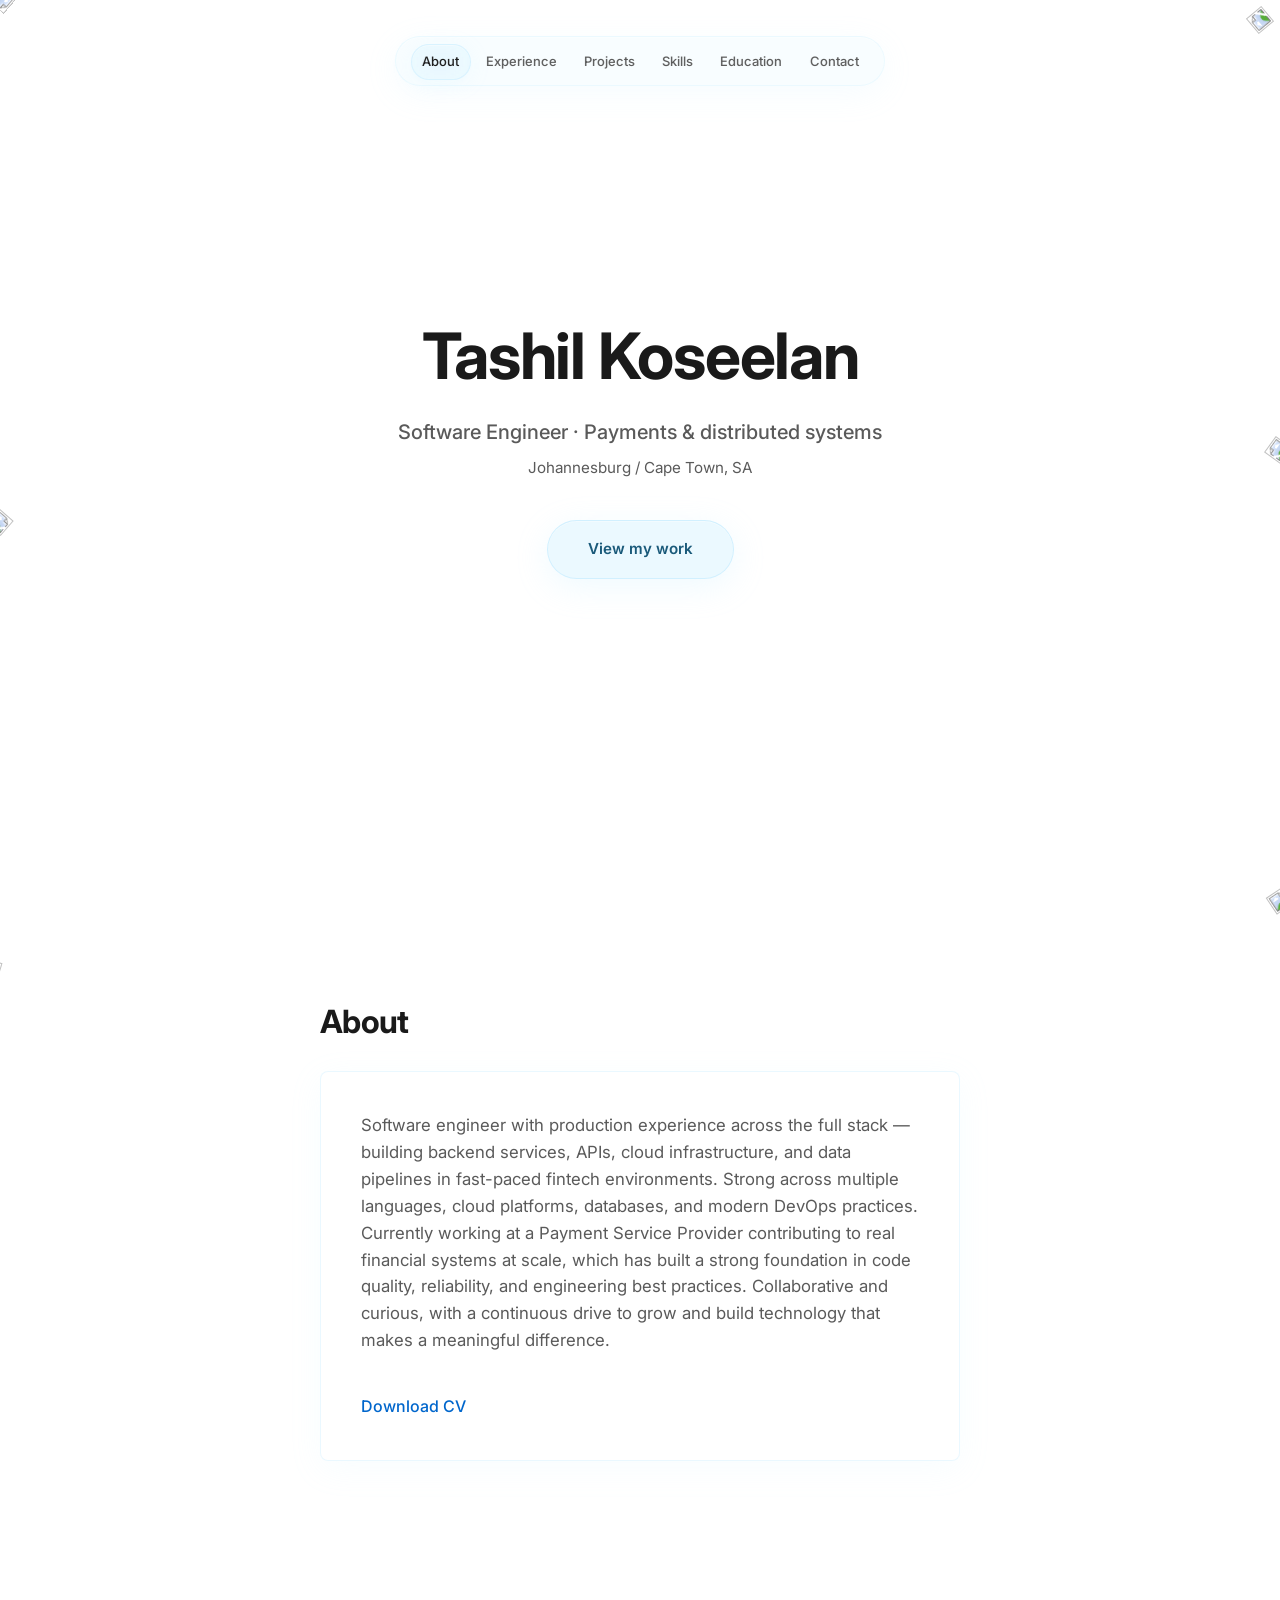
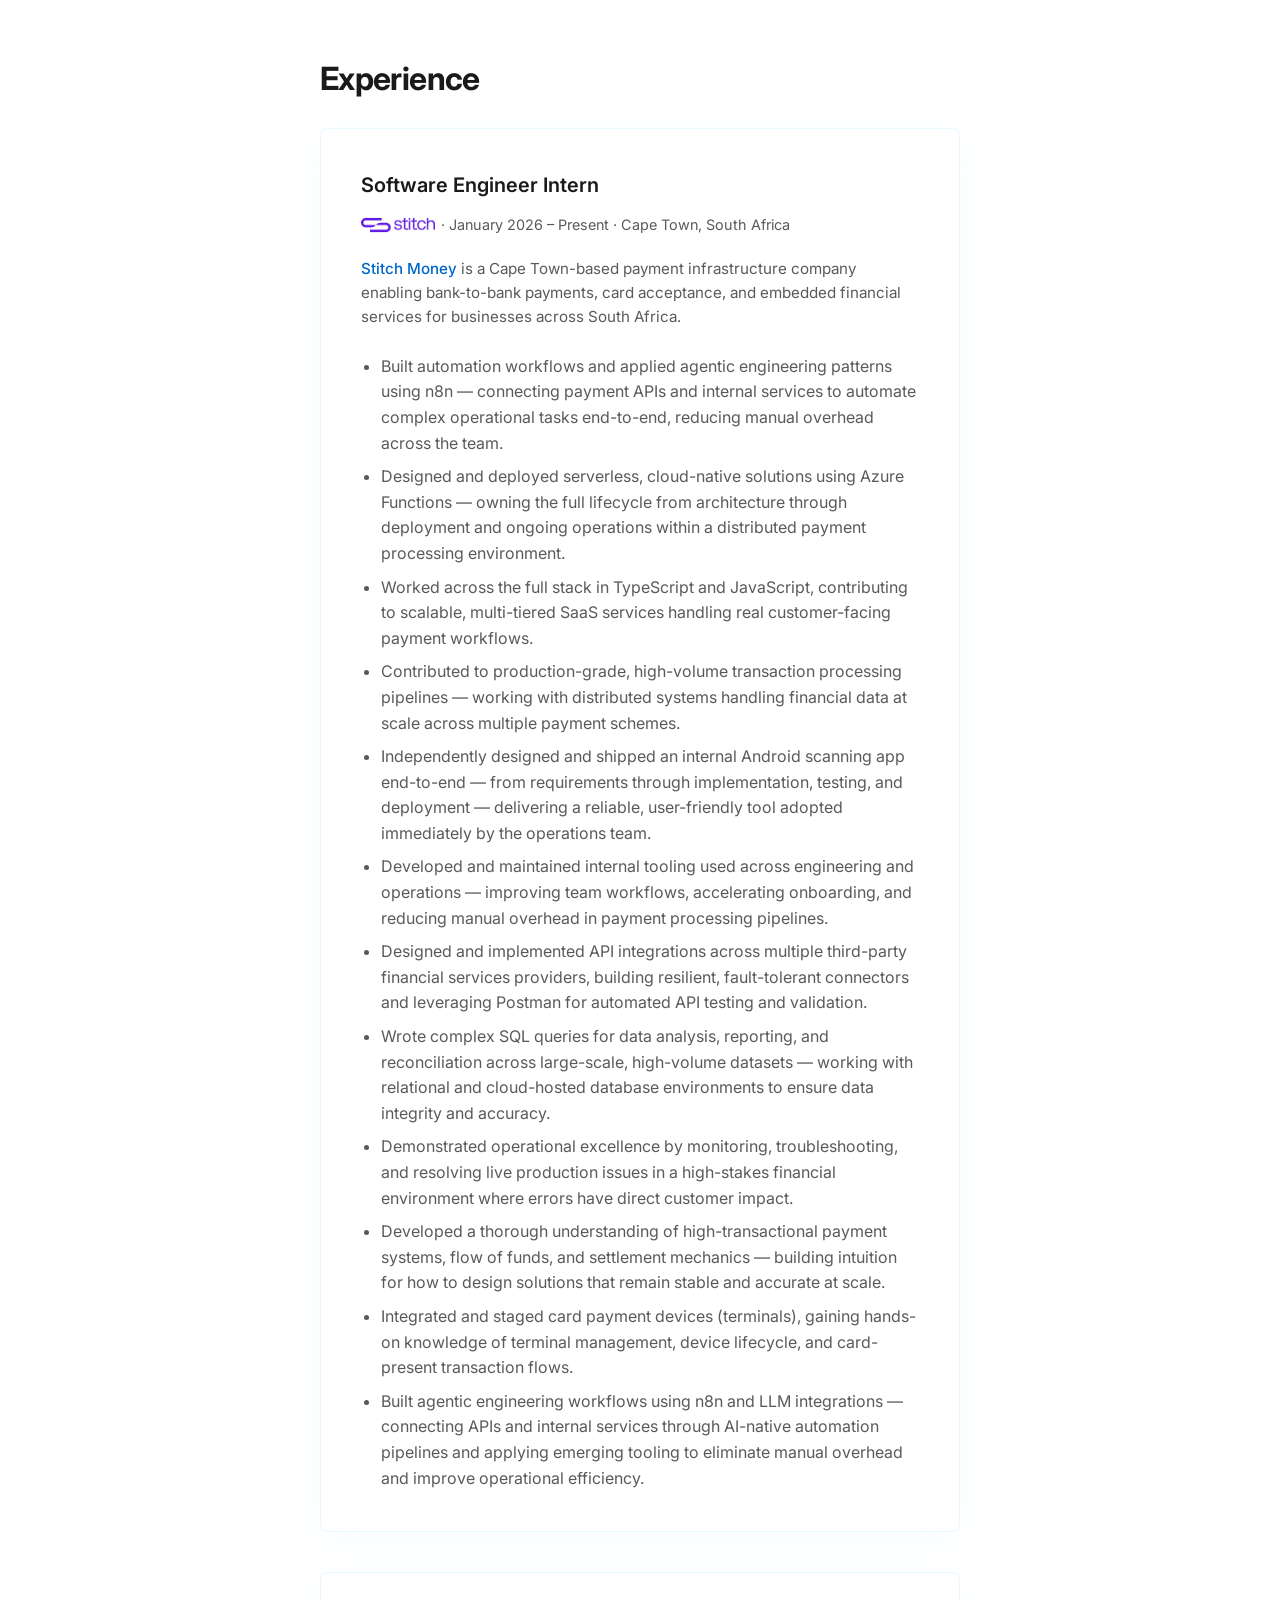
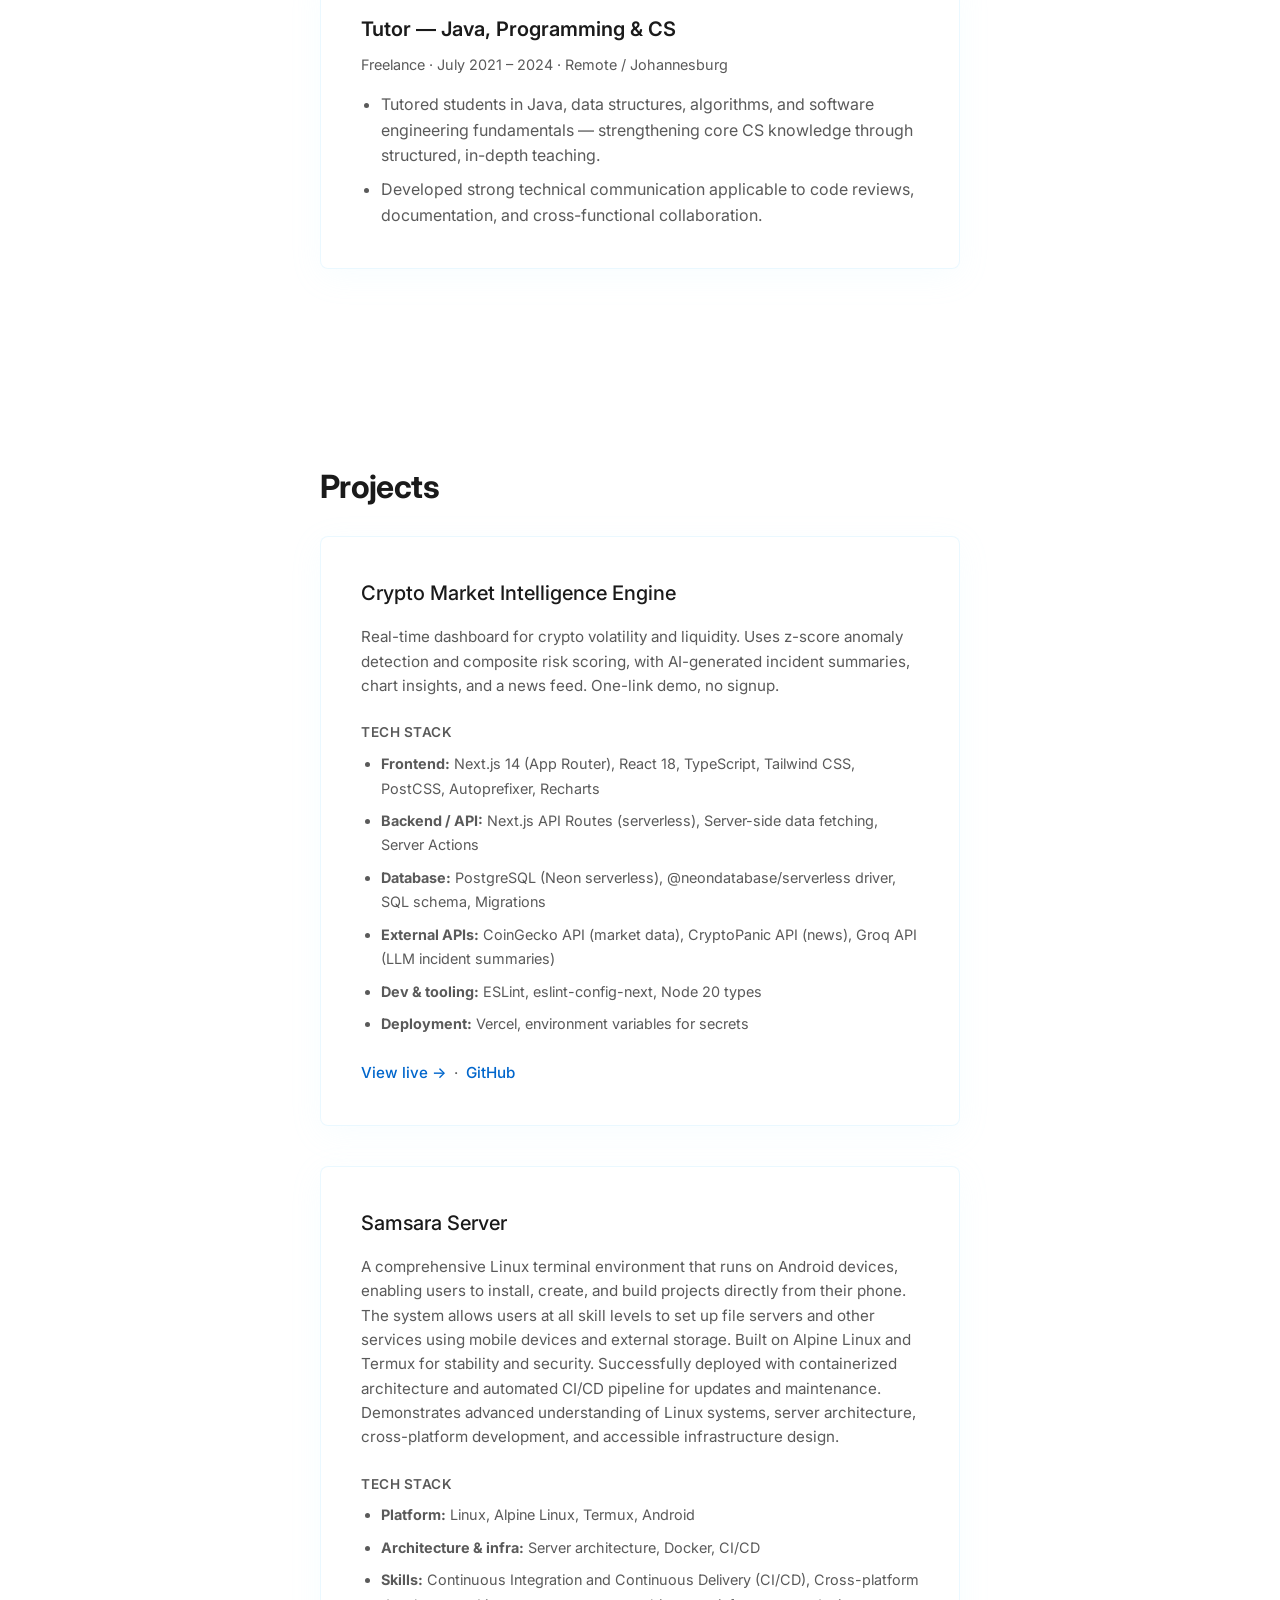
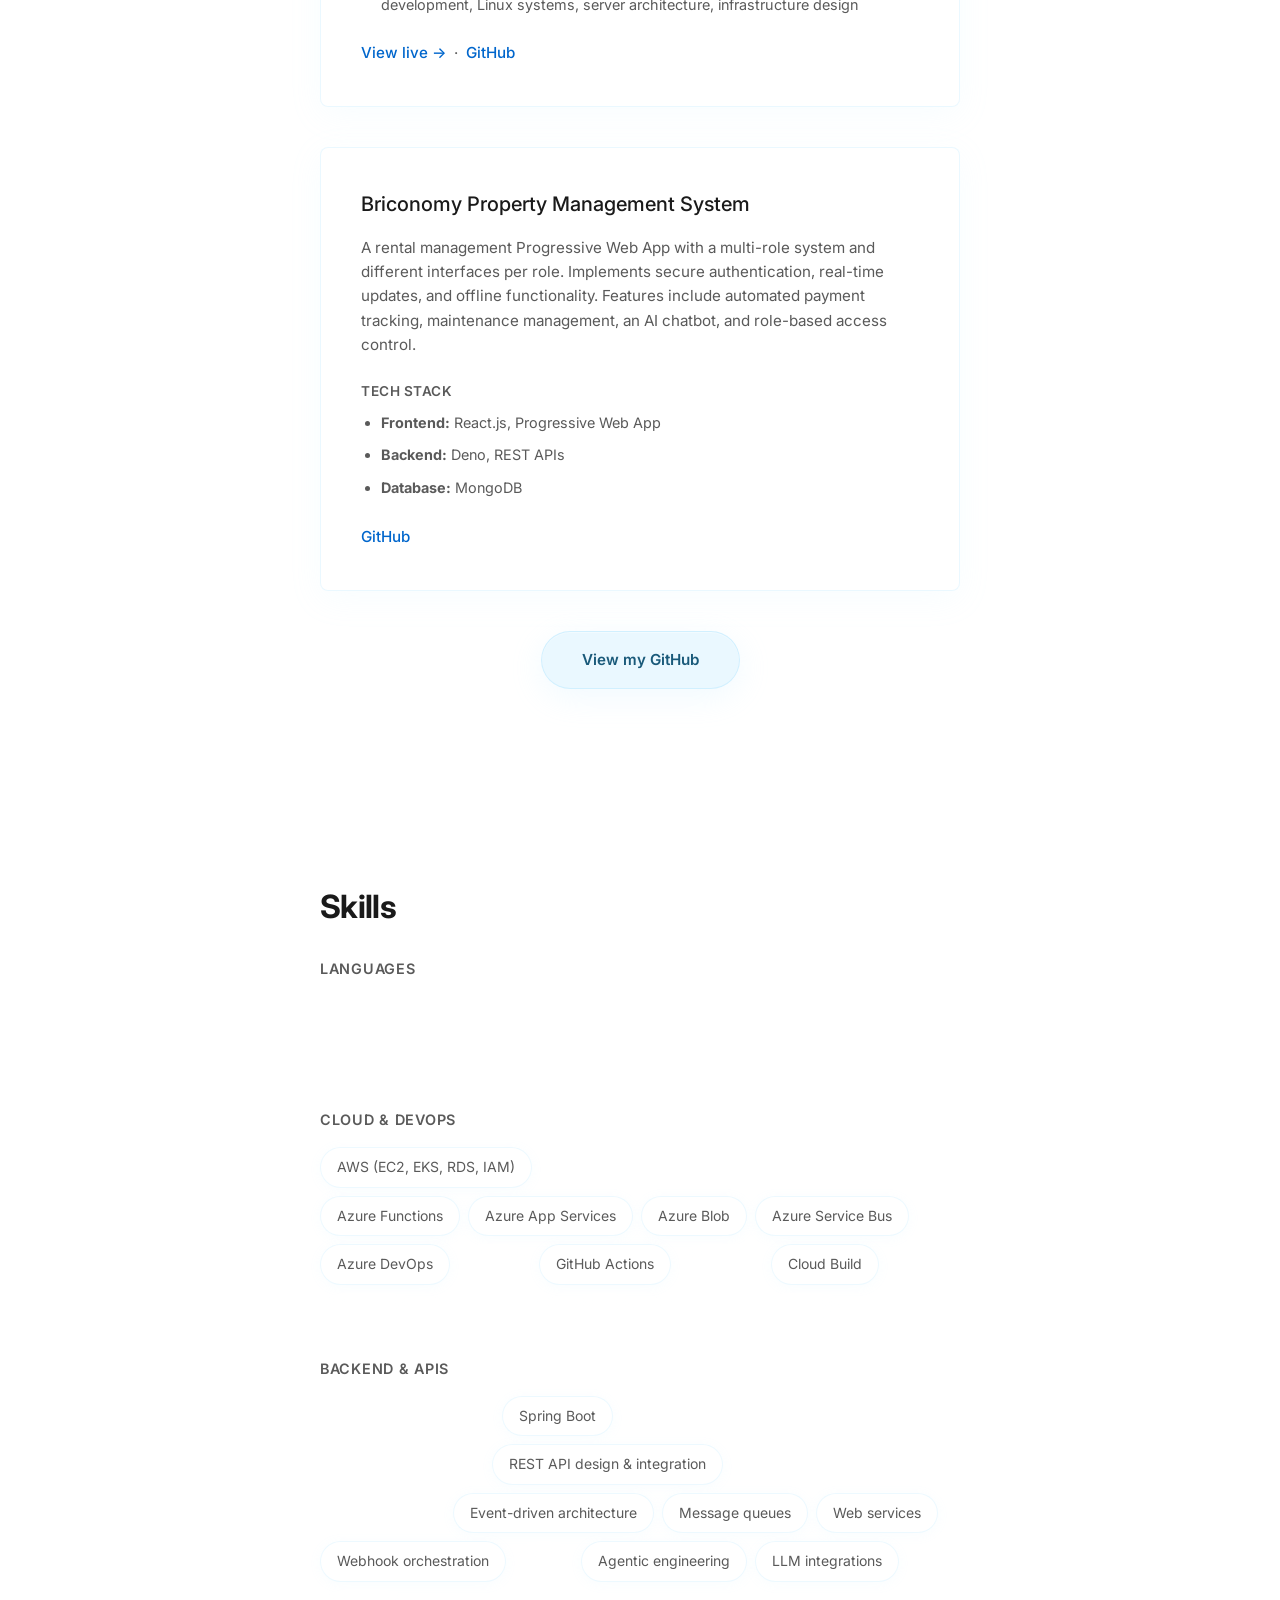
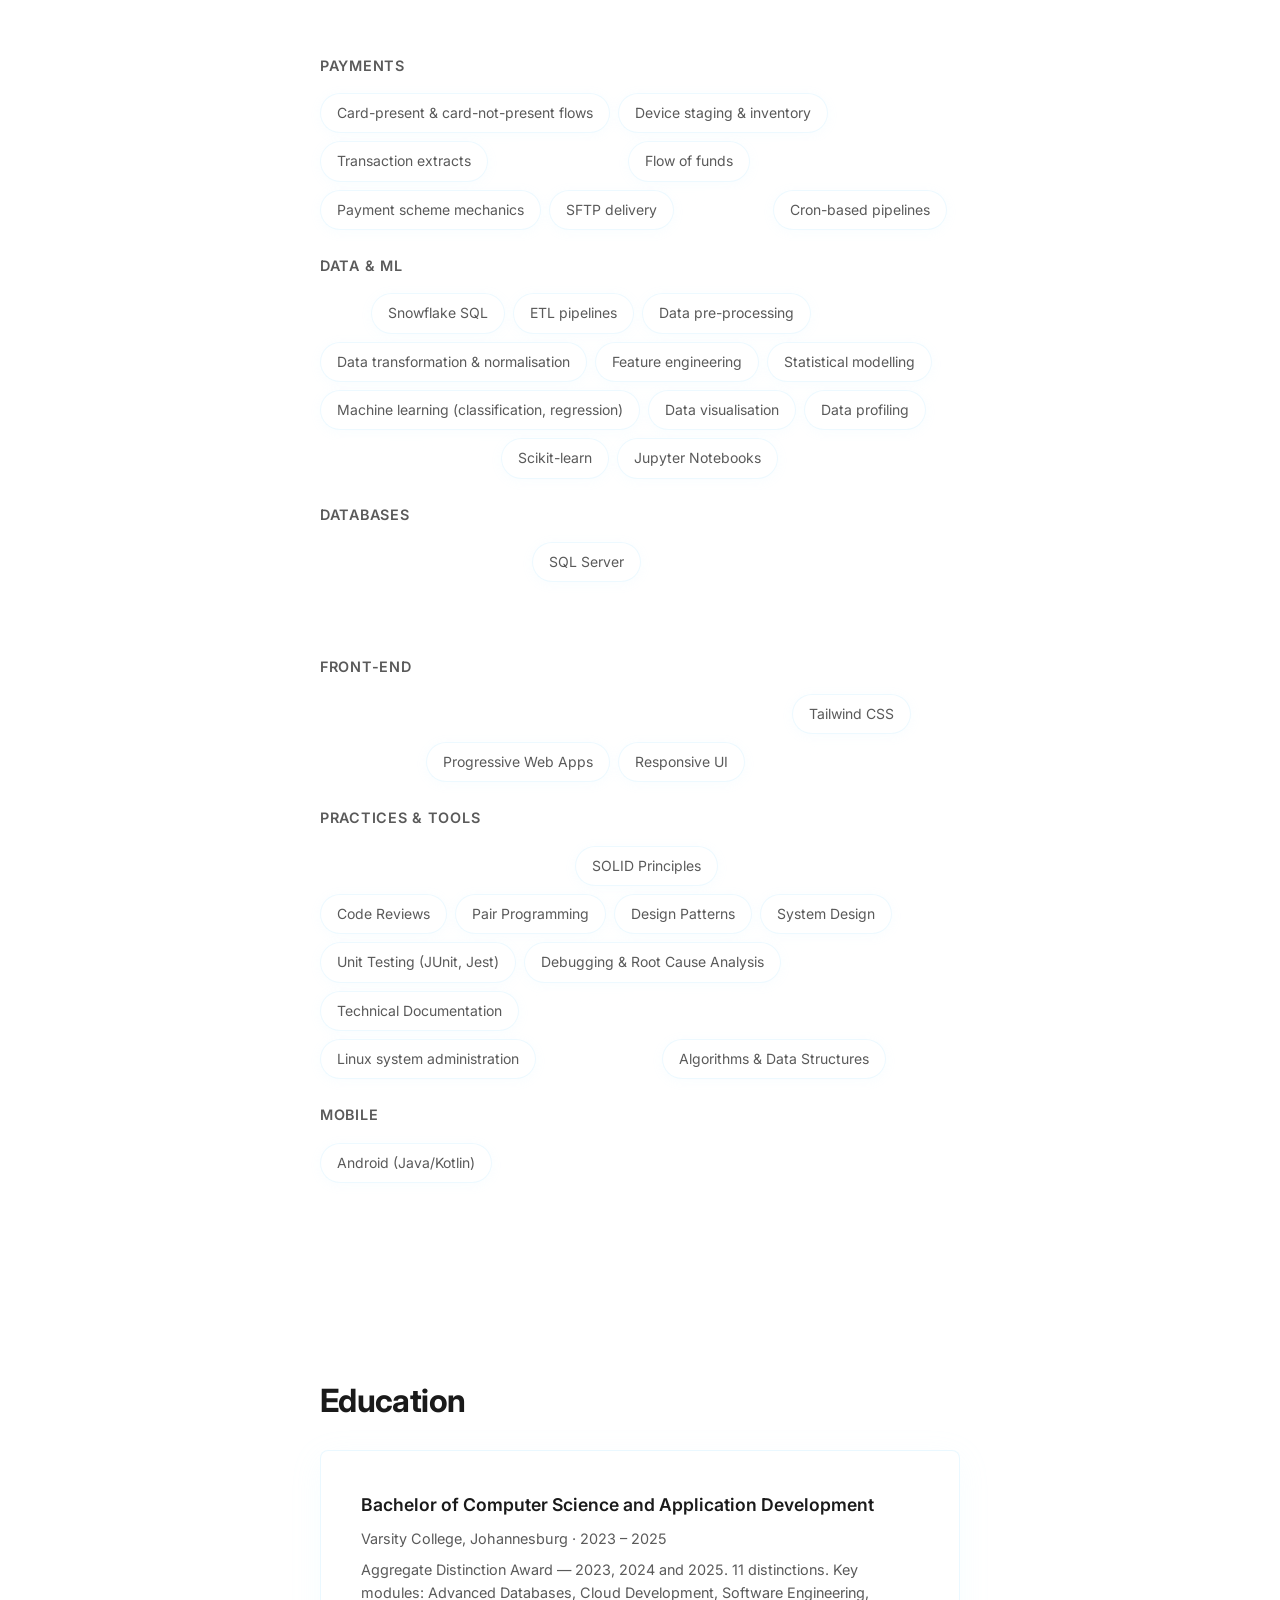
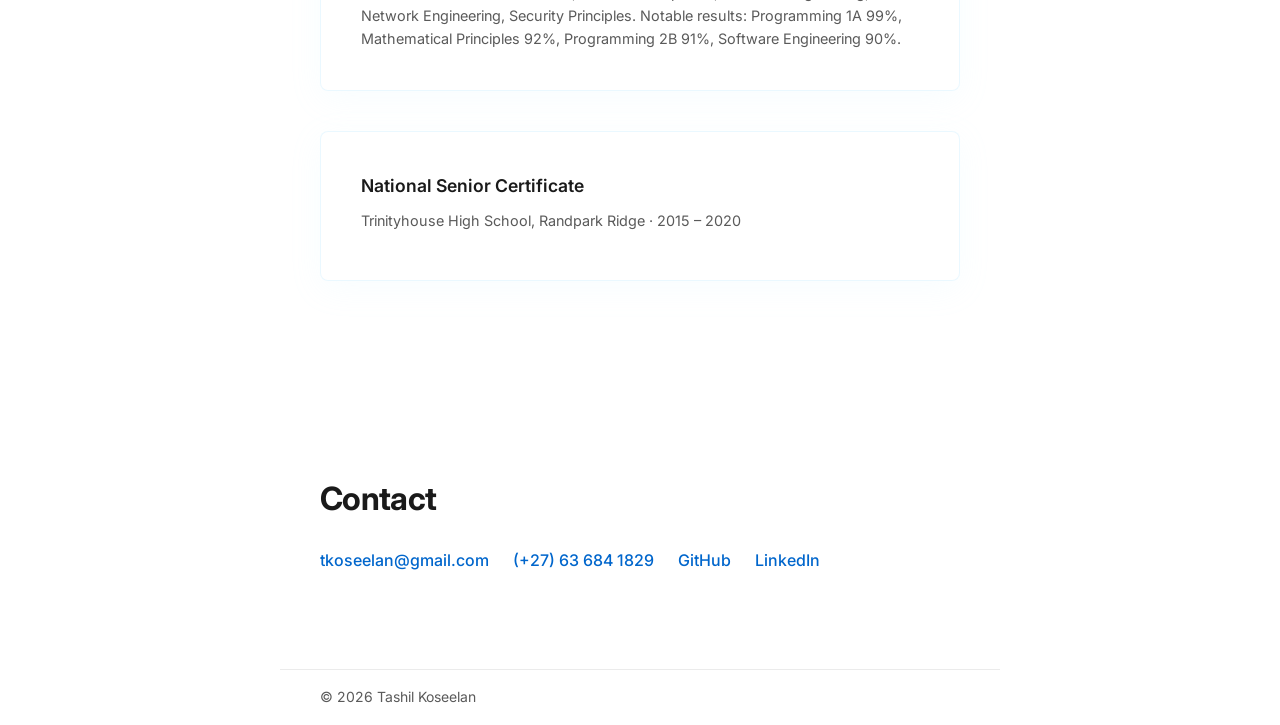
==== index.html @ 7e2c9421 "Add portfolio site" ====
<!DOCTYPE html>
<html lang="en">
<head>
  <meta charset="UTF-8" />
  <meta name="viewport" content="width=device-width, initial-scale=1.0" />
  <title>Tashil Koseelan — Software Engineer</title>
  <meta name="description" content="Tashil Koseelan — Software Engineer. Full stack, fintech, payments and production systems at scale." />
  <link rel="preconnect" href="https://fonts.googleapis.com" />
  <link rel="preconnect" href="https://fonts.gstatic.com" crossorigin />
  <link href="https://fonts.googleapis.com/css2?family=Inter:wght@400;500;600;700&display=swap" rel="stylesheet" />
  <link rel="icon" href="favicon.svg" type="image/svg+xml" />
  <link rel="stylesheet" href="styles.css" />
</head>
<body>
  <div class="bg-character" style="--top: 0; --left: 0; --max-width: 200px; --max-width-d: 300px; --transform: translate(-38%, -50%) rotate(130deg);">
    <img src="https://live.awge.com/cdn/shop/t/15/assets/dummy-bg.png" alt="" width="300" height="300" />
  </div>
  <div class="bg-character" style="--top: 20px; --right: 20px; --max-width: 165px; --max-width-d: 250px; --transform: translate(50%, -50%) rotate(-130deg);">
    <img src="https://live.awge.com/cdn/shop/t/15/assets/shirthead-bg.png" alt="" width="250" height="250" />
  </div>
  <div class="bg-character bg-character-middle-right" style="--top: 50%; --right: 0; --max-width: 240px; --max-width-d: 360px; --transform: translate(40%, -50%) scaleX(-1) rotate(54deg);">
    <img src="https://live.awge.com/cdn/shop/t/15/assets/babushka-bg.png" alt="" width="360" height="360" />
  </div>
  <div class="bg-character" style="--bottom: 0; --right: 0; --max-width: 300px; --max-width-d: 450px; --transform: translate(48%, 54%) rotate(-34deg);">
    <img src="https://live.awge.com/cdn/shop/t/15/assets/mayers-bg.png" alt="" width="450" height="450" />
  </div>
  <div class="bg-character bg-character-middle-left" style="--top: 58%; --left: 0; --max-width: 250px; --max-width-d: 375px; --transform: translate(-52%, -50%) rotate(41deg);">
    <img src="https://live.awge.com/cdn/shop/t/15/assets/rugahand-bg.png" alt="" width="375" height="375" />
  </div>
  <div class="bg-character" style="--bottom: -80px; --left: -20px; --max-width: 200px; --max-width-d: 300px; --transform: rotate(17deg);">
    <img src="https://live.awge.com/cdn/shop/t/15/assets/grim-bg.png" alt="" width="300" height="300" />
  </div>

  <nav class="section-nav" aria-label="Page sections">
    <div class="section-nav-inner">
      <span class="section-nav-bubble" aria-hidden="true"></span>
      <a href="#bio" class="section-nav-link">About</a>
      <a href="#experience" class="section-nav-link">Experience</a>
      <a href="#projects" class="section-nav-link">Projects</a>
      <a href="#skills" class="section-nav-link">Skills</a>
      <a href="#education" class="section-nav-link">Education</a>
      <a href="#contact" class="section-nav-link">Contact</a>
    </div>
  </nav>

  <div class="content-column">
  <header class="hero" id="hero">
    <div class="hero-bg" aria-hidden="true"></div>
    <div class="hero-content">
      <div class="hero-diamond-wrap">
        <iframe src="diamond.html" class="hero-diamond" title="3D Diamond" aria-hidden="true"></iframe>
      </div>
      <h1 class="hero-name">Tashil Koseelan</h1>
      <p class="hero-tagline">Software Engineer · Payments & distributed systems</p>
      <p class="hero-location">Johannesburg / Cape Town, SA</p>
      <a href="#experience" class="hero-cta">View my work</a>
    </div>
  </header>

  <main>
    <section class="section section-bio" id="bio">
      <div class="container">
        <h2 class="section-title">About</h2>
        <div class="bio-card">
          <p class="bio-text">
            Software engineer with production experience across the full stack — building backend services, APIs, cloud infrastructure, and data pipelines in fast-paced fintech environments. Strong across multiple languages, cloud platforms, databases, and modern DevOps practices. Currently working at a Payment Service Provider contributing to real financial systems at scale, which has built a strong foundation in code quality, reliability, and engineering best practices. Collaborative and curious, with a continuous drive to grow and build technology that makes a meaningful difference.
          </p>
          <a href="Tashil_Koseelan_CV.pdf" class="link link-cv" download="Tashil Koseelan CV.pdf">Download CV</a>
        </div>
      </div>
    </section>

    <section class="section section-experience" id="experience">
      <div class="container">
        <h2 class="section-title">Experience</h2>

        <article class="job">
          <div class="job-header">
            <h3 class="job-title">Software Engineer Intern</h3>
            <p class="job-meta job-meta-stitch">
              <a href="https://stitch.money/?utm_term=stitch%20money_e&utm_campaign=Brand&utm_source=google&utm_medium=ppc&utm_content=719471851417&hsa_acc=3806469535&hsa_cam=19660232147&hsa_grp=154438042748&hsa_ad=719471851417&hsa_src=g&hsa_tgt=kwd-505167329199&hsa_kw=stitch%20money&hsa_mt=e&hsa_net=adwords&hsa_ver=3&gad_source=1&gad_campaignid=19660232147&gbraid=0AAAAAoMwrrprjEyystO0BJK-7ZCXLSw9x&gclid=Cj0KCQjwgr_NBhDFARIsAHiUWr73VsXtUEQ3tQ3inWvzPvFyTwlMI-V3dzYfmqn_2pGkZTKCrElgI2IaAlD8EALw_wcB" target="_blank" rel="noopener noreferrer" class="job-company-logo-link"><img src="stitch-logo.png" alt="Stitch Money" class="job-company-logo" width="120" height="36" /></a>
              · January 2026 – Present · Cape Town, South Africa</p>
          </div>
          <p class="job-desc"><a href="https://stitch.money/?utm_term=stitch%20money_e&utm_campaign=Brand&utm_source=google&utm_medium=ppc&utm_content=719471851417&hsa_acc=3806469535&hsa_cam=19660232147&hsa_grp=154438042748&hsa_ad=719471851417&hsa_src=g&hsa_tgt=kwd-505167329199&hsa_kw=stitch%20money&hsa_mt=e&hsa_net=adwords&hsa_ver=3&gad_source=1&gad_campaignid=19660232147&gbraid=0AAAAAoMwrrprjEyystO0BJK-7ZCXLSw9x&gclid=Cj0KCQjwgr_NBhDFARIsAHiUWr73VsXtUEQ3tQ3inWvzPvFyTwlMI-V3dzYfmqn_2pGkZTKCrElgI2IaAlD8EALw_wcB" target="_blank" rel="noopener noreferrer" class="link">Stitch Money</a> is a Cape Town-based payment infrastructure company enabling bank-to-bank payments, card acceptance, and embedded financial services for businesses across South Africa.</p>
          <ul class="job-bullets">
            <li>Built automation workflows and applied agentic engineering patterns using n8n — connecting payment APIs and internal services to automate complex operational tasks end-to-end, reducing manual overhead across the team.</li>
            <li>Designed and deployed serverless, cloud-native solutions using Azure Functions — owning the full lifecycle from architecture through deployment and ongoing operations within a distributed payment processing environment.</li>
            <li>Worked across the full stack in TypeScript and JavaScript, contributing to scalable, multi-tiered SaaS services handling real customer-facing payment workflows.</li>
            <li>Contributed to production-grade, high-volume transaction processing pipelines — working with distributed systems handling financial data at scale across multiple payment schemes.</li>
            <li>Independently designed and shipped an internal Android scanning app end-to-end — from requirements through implementation, testing, and deployment — delivering a reliable, user-friendly tool adopted immediately by the operations team.</li>
            <li>Developed and maintained internal tooling used across engineering and operations — improving team workflows, accelerating onboarding, and reducing manual overhead in payment processing pipelines.</li>
            <li>Designed and implemented API integrations across multiple third-party financial services providers, building resilient, fault-tolerant connectors and leveraging Postman for automated API testing and validation.</li>
            <li>Wrote complex SQL queries for data analysis, reporting, and reconciliation across large-scale, high-volume datasets — working with relational and cloud-hosted database environments to ensure data integrity and accuracy.</li>
            <li>Demonstrated operational excellence by monitoring, troubleshooting, and resolving live production issues in a high-stakes financial environment where errors have direct customer impact.</li>
            <li>Developed a thorough understanding of high-transactional payment systems, flow of funds, and settlement mechanics — building intuition for how to design solutions that remain stable and accurate at scale.</li>
            <li>Integrated and staged card payment devices (terminals), gaining hands-on knowledge of terminal management, device lifecycle, and card-present transaction flows.</li>
            <li>Built agentic engineering workflows using n8n and LLM integrations — connecting APIs and internal services through AI-native automation pipelines and applying emerging tooling to eliminate manual overhead and improve operational efficiency.</li>
          </ul>
        </article>

        <article class="job">
          <div class="job-header">
            <h3 class="job-title">Tutor — Java, Programming & CS</h3>
            <p class="job-meta">Freelance · July 2021 – 2024 · Remote / Johannesburg</p>
          </div>
          <ul class="job-bullets">
            <li>Tutored students in Java, data structures, algorithms, and software engineering fundamentals — strengthening core CS knowledge through structured, in-depth teaching.</li>
            <li>Developed strong technical communication applicable to code reviews, documentation, and cross-functional collaboration.</li>
          </ul>
        </article>
      </div>
    </section>

    <section class="section section-projects" id="projects">
      <div class="container">
        <h2 class="section-title">Projects</h2>

        <!-- Copy this entire <article class="project"> block to add another project -->
        <article class="project">
          <div class="project-header">
            <h3 class="project-title"><a href="https://crypto-market-intel.vercel.app/" target="_blank" rel="noopener noreferrer" class="link">Crypto Market Intelligence Engine</a></h3>
          </div>
          <p class="project-desc">Real-time dashboard for crypto volatility and liquidity. Uses z-score anomaly detection and composite risk scoring, with AI-generated incident summaries, chart insights, and a news feed. One-link demo, no signup.</p>
          <div class="project-stack">
            <h4 class="project-stack-title">Tech stack</h4>
            <ul class="project-stack-list">
              <li><strong>Frontend:</strong> Next.js 14 (App Router), React 18, TypeScript, Tailwind CSS, PostCSS, Autoprefixer, Recharts</li>
              <li><strong>Backend / API:</strong> Next.js API Routes (serverless), Server-side data fetching, Server Actions</li>
              <li><strong>Database:</strong> PostgreSQL (Neon serverless), @neondatabase/serverless driver, SQL schema, Migrations</li>
              <li><strong>External APIs:</strong> CoinGecko API (market data), CryptoPanic API (news), Groq API (LLM incident summaries)</li>
              <li><strong>Dev &amp; tooling:</strong> ESLint, eslint-config-next, Node 20 types</li>
              <li><strong>Deployment:</strong> Vercel, environment variables for secrets</li>
            </ul>
          </div>
          <p class="project-links">
            <a href="https://crypto-market-intel.vercel.app/" target="_blank" rel="noopener noreferrer" class="project-link link">View live →</a>
            <span class="project-links-sep"> · </span>
            <a href="https://github.com/Tashil10/crypto-market-intel" target="_blank" rel="noopener noreferrer" class="project-link link">GitHub</a>
          </p>
        </article>

        <article class="project">
          <div class="project-header">
            <h3 class="project-title"><a href="https://samsaraserver.space/" target="_blank" rel="noopener noreferrer" class="link">Samsara Server</a></h3>
          </div>
          <p class="project-desc">A comprehensive Linux terminal environment that runs on Android devices, enabling users to install, create, and build projects directly from their phone. The system allows users at all skill levels to set up file servers and other services using mobile devices and external storage. Built on Alpine Linux and Termux for stability and security. Successfully deployed with containerized architecture and automated CI/CD pipeline for updates and maintenance. Demonstrates advanced understanding of Linux systems, server architecture, cross-platform development, and accessible infrastructure design.</p>
          <div class="project-stack">
            <h4 class="project-stack-title">Tech stack</h4>
            <ul class="project-stack-list">
              <li><strong>Platform:</strong> Linux, Alpine Linux, Termux, Android</li>
              <li><strong>Architecture &amp; infra:</strong> Server architecture, Docker, CI/CD</li>
              <li><strong>Skills:</strong> Continuous Integration and Continuous Delivery (CI/CD), Cross-platform development, Linux systems, server architecture, infrastructure design</li>
            </ul>
          </div>
          <p class="project-links">
            <a href="https://samsaraserver.space/" target="_blank" rel="noopener noreferrer" class="project-link link">View live →</a>
            <span class="project-links-sep"> · </span>
            <a href="https://github.com/samsaraserver" target="_blank" rel="noopener noreferrer" class="project-link link">GitHub</a>
          </p>
        </article>

        <article class="project">
          <div class="project-header">
            <h3 class="project-title"><a href="https://github.com/Briconomy/Briconomy-app" target="_blank" rel="noopener noreferrer" class="link">Briconomy Property Management System</a></h3>
          </div>
          <p class="project-desc">A rental management Progressive Web App with a multi-role system and different interfaces per role. Implements secure authentication, real-time updates, and offline functionality. Features include automated payment tracking, maintenance management, an AI chatbot, and role-based access control.</p>
          <div class="project-stack">
            <h4 class="project-stack-title">Tech stack</h4>
            <ul class="project-stack-list">
              <li><strong>Frontend:</strong> React.js, Progressive Web App</li>
              <li><strong>Backend:</strong> Deno, REST APIs</li>
              <li><strong>Database:</strong> MongoDB</li>
            </ul>
          </div>
          <a href="https://github.com/Briconomy/Briconomy-app" target="_blank" rel="noopener noreferrer" class="project-link link">GitHub</a>
        </article>

        <p class="projects-github-wrap">
          <a href="https://github.com/Tashil10" target="_blank" rel="noopener noreferrer" class="projects-github-btn link">View my GitHub</a>
        </p>
      </div>
    </section>

    <section class="section section-skills" id="skills">
      <div class="container">
        <h2 class="section-title">Skills</h2>
        <div class="skills-grid">
          <div class="skill-group">
            <h4 class="skill-group-title">Languages</h4>
            <ul class="skill-pills">
              <li>Java</li><li>TypeScript</li><li>JavaScript</li><li>Node.js</li><li>Python</li><li>C#</li><li>Kotlin</li><li>SQL</li><li>HTML</li><li>CSS</li><li>C++</li>
            </ul>
          </div>
          <div class="skill-group">
            <h4 class="skill-group-title">Cloud & DevOps</h4>
            <ul class="skill-pills">
              <li>AWS (EC2, EKS, RDS, IAM)</li><li>Azure</li><li>GCP</li><li>Docker</li><li>Kubernetes</li><li>Azure Functions</li><li>Azure App Services</li><li>Azure Blob</li><li>Azure Service Bus</li><li>Azure DevOps</li><li>CI/CD</li><li>GitHub Actions</li><li>Jenkins</li><li>Cloud Build</li><li>Terraform</li><li>CloudFormation</li><li>Linux</li><li>SonarQube</li><li>Ansible</li>
            </ul>
          </div>
          <div class="skill-group">
            <h4 class="skill-group-title">Backend & APIs</h4>
            <ul class="skill-pills">
              <li>Node.js</li><li>NestJS</li><li>Spring Boot</li><li>Spring</li><li>Hibernate</li><li>.NET</li><li>Maven</li><li>Gradle</li><li>REST API design &amp; integration</li><li>GraphQL</li><li>SOAP</li><li>Microservices</li><li>Event-driven architecture</li><li>Message queues</li><li>Web services</li><li>Webhook orchestration</li><li>n8n</li><li>Agentic engineering</li><li>LLM integrations</li><li>Postman</li>
            </ul>
          </div>
          <div class="skill-group">
            <h4 class="skill-group-title">Payments</h4>
            <ul class="skill-pills">
              <li>Card-present &amp; card-not-present flows</li><li>Device staging &amp; inventory</li><li>Transaction extracts</li><li>Reconciliation</li><li>Flow of funds</li><li>Settlement</li><li>Payment scheme mechanics</li><li>SFTP delivery</li><li>PayFac</li><li>Cron-based pipelines</li>
            </ul>
          </div>
          <div class="skill-group">
            <h4 class="skill-group-title">Data &amp; ML</h4>
            <ul class="skill-pills">
              <li>R</li><li>Snowflake SQL</li><li>ETL pipelines</li><li>Data pre-processing</li><li>Data transformation &amp; normalisation</li><li>Feature engineering</li><li>Statistical modelling</li><li>Machine learning (classification, regression)</li><li>Data visualisation</li><li>Data profiling</li><li>Pandas</li><li>NumPy</li><li>Scikit-learn</li><li>Jupyter Notebooks</li>
            </ul>
          </div>
          <div class="skill-group">
            <h4 class="skill-group-title">Databases</h4>
            <ul class="skill-pills">
              <li>PostgreSQL</li><li>MySQL</li><li>SQL Server</li><li>MongoDB</li><li>Redis</li><li>Snowflake</li><li>SQLite</li>
            </ul>
          </div>
          <div class="skill-group">
            <h4 class="skill-group-title">Front-End</h4>
            <ul class="skill-pills">
              <li>React.js</li><li>Angular</li><li>Next.js</li><li>Vue.js</li><li>HTML/CSS</li><li>Tailwind CSS</li><li>Bootstrap</li><li>Progressive Web Apps</li><li>Responsive UI</li><li>SCSS</li>
            </ul>
          </div>
          <div class="skill-group">
            <h4 class="skill-group-title">Practices &amp; Tools</h4>
            <ul class="skill-pills">
              <li>Git</li><li>Agile/Scrum</li><li>OOP</li><li>SOLID Principles</li><li>TDD</li><li>DDD</li><li>Code Reviews</li><li>Pair Programming</li><li>Design Patterns</li><li>System Design</li><li>Unit Testing (JUnit, Jest)</li><li>Debugging &amp; Root Cause Analysis</li><li>SDLC</li><li>Technical Documentation</li><li>IntelliJ</li><li>Cursor</li><li>Jira</li><li>Confluence</li><li>Linux system administration</li><li>Refactoring</li><li>Algorithms &amp; Data Structures</li>
            </ul>
          </div>
          <div class="skill-group">
            <h4 class="skill-group-title">Mobile</h4>
            <ul class="skill-pills">
              <li>Android (Java/Kotlin)</li>
            </ul>
          </div>
        </div>
      </div>
    </section>

    <section class="section section-education" id="education">
      <div class="container">
        <h2 class="section-title">Education</h2>
        <article class="education-block">
          <h3 class="education-degree">Bachelor of Computer Science and Application Development</h3>
          <p class="education-meta">Varsity College, Johannesburg · 2023 – 2025</p>
          <p class="education-note">Aggregate Distinction Award — 2023, 2024 and 2025. 11 distinctions. Key modules: Advanced Databases, Cloud Development, Software Engineering, Network Engineering, Security Principles. Notable results: Programming 1A 99%, Mathematical Principles 92%, Programming 2B 91%, Software Engineering 90%.</p>
        </article>
        <article class="education-block">
          <h3 class="education-degree">National Senior Certificate</h3>
          <p class="education-meta">Trinityhouse High School, Randpark Ridge · 2015 – 2020</p>
        </article>
      </div>
    </section>

    <section class="section section-contact" id="contact">
      <div class="container">
        <h2 class="section-title">Contact</h2>
        <div class="contact-links">
          <a href="mailto:tkoseelan@gmail.com" class="contact-link">tkoseelan@gmail.com</a>
          <a href="tel:+27636841829" class="contact-link">(+27) 63 684 1829</a>
          <a href="https://github.com/Tashil10" target="_blank" rel="noopener noreferrer" class="contact-link">GitHub</a>
          <a href="https://linkedin.com/in/tashil-koseelan-3651b4288" target="_blank" rel="noopener noreferrer" class="contact-link">LinkedIn</a>
        </div>
      </div>
    </section>
  </main>

  <footer class="footer">
    <div class="container">
      <p class="footer-text">© 2026 Tashil Koseelan</p>
    </div>
  </footer>
  </div>

  <script src="script.js"></script>
  <script>
    (function () {
      const STORAGE_KEY = 'tashil-site-theme';
      const html = document.documentElement;
      const diamondIframe = document.querySelector('.hero-diamond');
      function setTheme(theme) {
        html.setAttribute('data-theme', theme);
        try { localStorage.setItem(STORAGE_KEY, theme); } catch (_) {}
        try {
          if (diamondIframe && diamondIframe.contentWindow) diamondIframe.contentWindow.postMessage({ type: 'setTheme', theme }, '*');
        } catch (_) {}
      }
      function toggleTheme() {
        const next = html.getAttribute('data-theme') === 'dark' ? 'light' : 'dark';
        setTheme(next);
      }
      window.addEventListener('message', function (e) {
        if (e.data && e.data.type === 'toggleTheme') toggleTheme();
        if (e.data && e.data.type === 'diamondReady') setTheme(html.getAttribute('data-theme') || 'light');
      });
      try {
        const saved = localStorage.getItem(STORAGE_KEY);
        if (saved === 'dark' || saved === 'light') setTheme(saved);
      } catch (_) {}
    })();
  </script>
</body>
</html>
---- styles.css ----
/* --- Variables --- */
:root {
  --bg: #ffffff;
  --bg-elevated: rgba(0, 0, 0, 0.04);
  --text: #1a1a1a;
  --text-muted: #5a5a5a;
  --accent: #0066cc;
  --accent-glow: rgba(0, 102, 204, 0.25);
  --font-sans: "Inter", system-ui, -apple-system, sans-serif;
  --space-xs: 0.5rem;
  --space-sm: 1rem;
  --space-md: 1.5rem;
  --space-lg: 2.5rem;
  --space-xl: 4rem;
  --space-2xl: 6rem;
  --radius: 8px;
  --transition: 0.4s ease-out;
  --transition-fast: 0.2s ease-out;
  --glass-blur: 20px;
  --glass-highlight: inset 0 1px 0 rgba(255, 255, 255, 0.35);
  --glass-shadow: 0 8px 32px rgba(184, 232, 255, 0.12);
}

/* --- Reset & base --- */
*, *::before, *::after {
  box-sizing: border-box;
}

html {
  scroll-behavior: smooth;
}

@media (prefers-reduced-motion: reduce) {
  html {
    scroll-behavior: auto;
  }
}

body {
  margin: 0;
  font-family: var(--font-sans);
  font-size: 1rem;
  line-height: 1.6;
  color: var(--text);
  background-color: var(--bg);
  -webkit-font-smoothing: antialiased;
}

/* --- Background characters (fixed, resize with viewport like AWGE) --- */
.bg-character {
  position: fixed;
  z-index: 0;
  pointer-events: none;
  max-width: var(--max-width);
  top: var(--top, auto);
  bottom: var(--bottom, auto);
  left: var(--left, auto);
  right: var(--right, auto);
  transform: var(--transform);
}

.bg-character img {
  display: block;
  width: 100%;
  height: auto;
  object-fit: contain;
}

@media (min-width: 768px) {
  .bg-character {
    max-width: var(--max-width-d, var(--max-width));
  }
}

@media (max-width: 767px) {
  .bg-character {
    max-width: calc(var(--max-width) * 0.75);
  }
}

/* --- Section nav (sliding glass bubble) --- */
.section-nav {
  position: fixed;
  top: var(--space-md);
  left: 50%;
  transform: translateX(-50%);
  z-index: 10;
  padding: 0.75rem;
}

.section-nav-inner {
  position: relative;
  display: flex;
  flex-direction: row;
  align-items: center;
  gap: var(--space-xs);
  padding: var(--space-xs) var(--space-sm);
  font-size: 0.8125rem;
  font-weight: 500;
  color: var(--text-muted);
  background: rgba(184, 232, 255, 0.1);
  backdrop-filter: blur(var(--glass-blur));
  -webkit-backdrop-filter: blur(var(--glass-blur));
  border: 1px solid rgba(184, 232, 255, 0.2);
  border-radius: 999px;
  box-shadow: var(--glass-highlight), var(--glass-shadow);
  transition: background 0.3s ease, border-color 0.3s ease, box-shadow 0.3s ease;
}

.section-nav:hover .section-nav-inner {
  background: rgba(184, 232, 255, 0.22);
  border-color: rgba(184, 232, 255, 0.4);
  box-shadow: var(--glass-highlight), 0 12px 40px rgba(184, 232, 255, 0.18);
}

.section-nav-bubble {
  position: absolute;
  border-radius: 999px;
  background: rgba(184, 232, 255, 0.18);
  backdrop-filter: blur(var(--glass-blur));
  -webkit-backdrop-filter: blur(var(--glass-blur));
  border: 1px solid rgba(184, 232, 255, 0.35);
  box-shadow: var(--glass-highlight), 0 4px 20px rgba(184, 232, 255, 0.15);
  transition: left 0.35s ease-out, width 0.35s ease-out, top 0.35s ease-out, height 0.35s ease-out, background 0.3s ease, border-color 0.3s ease, box-shadow 0.3s ease;
  pointer-events: none;
}

.section-nav:hover .section-nav-bubble {
  background: rgba(184, 232, 255, 0.4);
  border-color: rgba(184, 232, 255, 0.55);
  box-shadow: var(--glass-highlight), 0 6px 24px rgba(184, 232, 255, 0.25);
}

.section-nav-link {
  position: relative;
  z-index: 1;
  padding: 0.35rem 0.6rem;
  color: inherit;
  text-decoration: none;
  border-radius: 999px;
  transition: color var(--transition-fast);
}

.section-nav-link:hover,
.section-nav-link:focus-visible {
  color: var(--text);
  outline: none;
}

.section-nav-link[aria-current="location"] {
  color: var(--text);
}

/* --- Content column (narrow, centered, transparent) --- */
.content-column {
  position: relative;
  z-index: 1;
  min-height: 100vh;
  max-width: 720px;
  margin: 0 auto;
}

/* --- Hero --- */
.hero {
  position: relative;
  min-height: 100vh;
  display: flex;
  align-items: center;
  justify-content: center;
  padding: var(--space-lg);
  overflow: hidden;
}

.hero-bg {
  position: absolute;
  inset: 0;
  background: transparent;
  pointer-events: none;
}

.hero-content {
  position: relative;
  text-align: center;
  max-width: 640px;
}

.hero-diamond-wrap {
  position: absolute;
  left: 50%;
  transform: translateX(-50%);
  bottom: 100%;
  margin-bottom: 1rem;
}

.hero-diamond {
  display: block;
  width: 200px;
  height: 200px;
  border: none;
  background: transparent;
  pointer-events: auto;
}

.hero-name {
  margin: 0 0 var(--space-md);
  font-size: clamp(2.5rem, 8vw, 4rem);
  font-weight: 700;
  letter-spacing: -0.02em;
  line-height: 1.1;
  opacity: 0;
  transform: translateY(24px);
  transition: opacity var(--transition), transform var(--transition);
}

.hero.in-view .hero-name {
  opacity: 1;
  transform: translateY(0);
}

.hero-tagline {
  margin: 0 0 var(--space-xs);
  font-size: clamp(1rem, 2.5vw, 1.25rem);
  color: var(--text-muted);
  font-weight: 500;
  opacity: 0;
  transform: translateY(24px);
  transition: opacity var(--transition), transform var(--transition);
  transition-delay: 0.08s;
}

.hero.in-view .hero-tagline {
  opacity: 1;
  transform: translateY(0);
}

.hero-location {
  margin: 0 0 var(--space-lg);
  font-size: 0.95rem;
  color: var(--text-muted);
  opacity: 0;
  transform: translateY(24px);
  transition: opacity var(--transition), transform var(--transition);
  transition-delay: 0.16s;
}

.hero.in-view .hero-location {
  opacity: 1;
  transform: translateY(0);
}

.hero-cta {
  display: inline-block;
  padding: var(--space-sm) var(--space-lg);
  font-size: 0.95rem;
  font-weight: 600;
  color: #1a5a7a;
  background: rgba(184, 232, 255, 0.28);
  backdrop-filter: blur(var(--glass-blur));
  -webkit-backdrop-filter: blur(var(--glass-blur));
  border: 1px solid rgba(184, 232, 255, 0.5);
  border-radius: 999px;
  text-decoration: none;
  box-shadow: var(--glass-highlight), 0 8px 32px rgba(184, 232, 255, 0.22);
  opacity: 0;
  transform: translateY(24px);
  transition: opacity var(--transition), transform var(--transition), background var(--transition-fast), border-color var(--transition-fast), box-shadow var(--transition-fast);
  transition-delay: 0.24s;
}

.hero.in-view .hero-cta {
  opacity: 1;
  transform: translateY(0);
}

.hero-cta:hover,
.hero-cta:focus-visible {
  background: rgba(184, 232, 255, 0.45);
  border-color: rgba(184, 232, 255, 0.75);
  box-shadow: var(--glass-highlight), 0 12px 40px rgba(184, 232, 255, 0.35);
  outline: none;
}

@media (prefers-reduced-motion: reduce) {
  .hero-name,
  .hero-tagline,
  .hero-location,
  .hero-cta {
    opacity: 1;
    transform: none;
    transition: none;
  }
}

/* --- Sections (scroll-in) --- */
.section {
  padding: var(--space-2xl) var(--space-lg);
  scroll-margin-top: 5.5rem;
  opacity: 0;
  transform: translateY(24px);
  transition: opacity 0.6s ease-out, transform 0.6s ease-out;
}

.section.in-view {
  opacity: 1;
  transform: translateY(0);
}

@media (prefers-reduced-motion: reduce) {
  .section {
    opacity: 1;
    transform: none;
    transition: none;
  }
}

.container {
  max-width: 720px;
  margin: 0 auto;
}

.section-title {
  margin: 0 0 var(--space-md);
  font-size: clamp(1.5rem, 4vw, 2rem);
  font-weight: 700;
  letter-spacing: -0.02em;
  color: var(--text);
}

/* --- Bio --- */
.bio-card {
  padding: var(--space-lg);
  background: rgba(255, 255, 255, 0.65);
  backdrop-filter: blur(var(--glass-blur));
  -webkit-backdrop-filter: blur(var(--glass-blur));
  border: 1px solid rgba(184, 232, 255, 0.3);
  border-radius: var(--radius);
  box-shadow: var(--glass-highlight), 0 8px 32px rgba(184, 232, 255, 0.1);
}

.bio-text {
  margin: 0 0 var(--space-md);
  font-size: 1.05rem;
  color: var(--text-muted);
  max-width: 65ch;
}

.link {
  color: var(--accent);
  text-decoration: none;
  font-weight: 500;
  transition: color var(--transition-fast), box-shadow var(--transition-fast);
}

.link:hover,
.link:focus-visible {
  color: #0052a3;
  outline: none;
}

.link:focus-visible {
  box-shadow: 0 0 0 2px var(--accent-glow);
  border-radius: 2px;
}

.link-cv {
  display: inline-block;
  margin-top: var(--space-sm);
}

/* --- Experience (jobs) --- */
.job {
  margin-bottom: var(--space-lg);
  padding: var(--space-lg);
  background: rgba(255, 255, 255, 0.65);
  backdrop-filter: blur(var(--glass-blur));
  -webkit-backdrop-filter: blur(var(--glass-blur));
  border: 1px solid rgba(184, 232, 255, 0.3);
  border-radius: var(--radius);
  box-shadow: var(--glass-highlight), 0 8px 32px rgba(184, 232, 255, 0.1);
}

.job:last-child {
  margin-bottom: 0;
}

.job-header {
  margin-bottom: var(--space-sm);
}

.job-title {
  margin: 0 0 var(--space-xs);
  font-size: 1.25rem;
  font-weight: 600;
  color: var(--text);
}

.job-meta {
  margin: 0;
  font-size: 0.9rem;
  color: var(--text-muted);
}

.job-meta-stitch {
  display: flex;
  flex-wrap: wrap;
  align-items: center;
  gap: 0.35rem;
}

.job-company-logo-link {
  display: inline-block;
  line-height: 0;
}

.job-company-logo {
  display: inline-block;
  height: 2rem;
  width: auto;
  vertical-align: middle;
  object-fit: contain;
}

.job-desc {
  margin: 0 0 var(--space-md);
  font-size: 0.95rem;
  color: var(--text-muted);
}

.job-bullets {
  margin: 0;
  padding-left: 1.25rem;
}

.job-bullets li {
  margin-bottom: var(--space-xs);
  color: var(--text-muted);
}

.job-bullets li:last-child {
  margin-bottom: 0;
}

/* --- Projects --- */
.project {
  margin-bottom: var(--space-lg);
  padding: var(--space-lg);
  background: rgba(255, 255, 255, 0.65);
  backdrop-filter: blur(var(--glass-blur));
  -webkit-backdrop-filter: blur(var(--glass-blur));
  border-radius: var(--radius);
  border: 1px solid rgba(184, 232, 255, 0.3);
  box-shadow: var(--glass-highlight), 0 8px 32px rgba(184, 232, 255, 0.1);
}

.project:last-child {
  margin-bottom: 0;
}

.project-header {
  margin-bottom: var(--space-sm);
}

.project-title {
  margin: 0 0 var(--space-xs);
  font-size: 1.25rem;
  font-weight: 600;
  color: var(--text);
}

.project-title a {
  color: inherit;
  text-decoration: none;
}

.project-title a:hover {
  color: var(--accent);
}

.project-meta {
  margin: 0;
  font-size: 0.9rem;
  color: var(--text-muted);
}

.project-desc {
  margin: 0 0 var(--space-md);
  font-size: 0.95rem;
  color: var(--text-muted);
  line-height: 1.6;
}

.project-stack-title {
  margin: 0 0 var(--space-xs);
  font-size: 0.85rem;
  font-weight: 600;
  color: var(--text-muted);
  text-transform: uppercase;
  letter-spacing: 0.04em;
}

.project-stack-list {
  margin: 0 0 var(--space-md);
  padding-left: 1.25rem;
  font-size: 0.9rem;
  color: var(--text-muted);
  line-height: 1.7;
}

.project-stack-list li {
  margin-bottom: var(--space-xs);
}

.project-stack-list li:last-child {
  margin-bottom: 0;
}

.project-link {
  font-size: 0.95rem;
  font-weight: 500;
}

.project-links {
  margin: 0;
  font-size: 0.95rem;
}

.project-links-sep {
  color: var(--text-muted);
  margin: 0 0.25rem;
}

.projects-github-wrap {
  margin: var(--space-lg) 0 0;
  text-align: center;
}

.projects-github-btn {
  display: inline-block;
  padding: var(--space-sm) var(--space-lg);
  font-size: 0.95rem;
  font-weight: 600;
  color: #1a5a7a;
  background: rgba(184, 232, 255, 0.3);
  backdrop-filter: blur(var(--glass-blur));
  -webkit-backdrop-filter: blur(var(--glass-blur));
  border: 1px solid rgba(184, 232, 255, 0.5);
  border-radius: 999px;
  text-decoration: none;
  box-shadow: var(--glass-highlight), 0 8px 32px rgba(184, 232, 255, 0.2);
  transition: background var(--transition-fast), border-color var(--transition-fast), box-shadow var(--transition-fast);
}

.projects-github-btn:hover,
.projects-github-btn:focus-visible {
  background: rgba(184, 232, 255, 0.45);
  border-color: rgba(184, 232, 255, 0.75);
  box-shadow: var(--glass-highlight), 0 12px 40px rgba(184, 232, 255, 0.35);
  outline: none;
}

/* Mobile: nav and touch targets */
@media (max-width: 767px) {
  .section-nav {
    max-width: calc(100vw - 2rem);
  }
  .section-nav-inner {
    overflow-x: auto;
    -webkit-overflow-scrolling: touch;
    scrollbar-width: none;
    padding: var(--space-xs) var(--space-xs);
  }
  .section-nav-inner::-webkit-scrollbar {
    display: none;
  }
  .section-nav-link {
    min-height: 44px;
    padding: 0.6rem 0.75rem;
    display: inline-flex;
    align-items: center;
    flex-shrink: 0;
  }
  .hero-cta {
    min-height: 44px;
  }
  .projects-github-btn {
    min-height: 44px;
  }
  :root {
    --glass-blur: 16px;
  }
}

/* --- Skills --- */
.skills-grid {
  display: flex;
  flex-direction: column;
  gap: var(--space-md);
}

.skill-group-title {
  margin: 0 0 var(--space-sm);
  font-size: 0.9rem;
  font-weight: 600;
  color: var(--text-muted);
  text-transform: uppercase;
  letter-spacing: 0.05em;
}

.skill-pills {
  margin: 0;
  padding: 0;
  list-style: none;
  display: flex;
  flex-wrap: wrap;
  gap: var(--space-xs);
}

.skill-pills li {
  padding: var(--space-xs) var(--space-sm);
  font-size: 0.875rem;
  color: var(--text-muted);
  background: rgba(255, 255, 255, 0.7);
  backdrop-filter: blur(12px);
  -webkit-backdrop-filter: blur(12px);
  border-radius: 999px;
  border: 1px solid rgba(184, 232, 255, 0.25);
  box-shadow: inset 0 1px 0 rgba(255, 255, 255, 0.4), 0 2px 12px rgba(184, 232, 255, 0.08);
  transition: color var(--transition-fast), border-color var(--transition-fast), box-shadow var(--transition-fast);
}

.skill-pills li:hover {
  color: var(--accent);
  border-color: rgba(0, 102, 204, 0.4);
  box-shadow: inset 0 1px 0 rgba(255, 255, 255, 0.5), 0 4px 20px var(--accent-glow);
}

/* --- Education --- */
.education-block {
  margin-bottom: var(--space-lg);
  padding: var(--space-lg);
  background: rgba(255, 255, 255, 0.65);
  backdrop-filter: blur(var(--glass-blur));
  -webkit-backdrop-filter: blur(var(--glass-blur));
  border: 1px solid rgba(184, 232, 255, 0.3);
  border-radius: var(--radius);
  box-shadow: var(--glass-highlight), 0 8px 32px rgba(184, 232, 255, 0.1);
}

.education-block:last-child {
  margin-bottom: 0;
}

.education-degree {
  margin: 0 0 var(--space-xs);
  font-size: 1.1rem;
  font-weight: 600;
  color: var(--text);
}

.education-meta {
  margin: 0 0 var(--space-xs);
  font-size: 0.9rem;
  color: var(--text-muted);
}

.education-note {
  margin: 0;
  font-size: 0.9rem;
  color: var(--text-muted);
}

/* --- Contact --- */
.contact-links {
  display: flex;
  flex-wrap: wrap;
  gap: var(--space-md);
}

.contact-link {
  color: var(--accent);
  text-decoration: none;
  font-weight: 500;
  transition: color var(--transition-fast), box-shadow var(--transition-fast);
}

.contact-link:hover,
.contact-link:focus-visible {
  color: #0052a3;
  outline: none;
}

.contact-link:focus-visible {
  box-shadow: 0 0 0 2px var(--accent-glow);
  border-radius: 2px;
}

/* --- Footer --- */
.footer {
  padding: var(--space-sm) var(--space-lg);
  border-top: 1px solid rgba(0, 0, 0, 0.08);
}

.footer-text {
  margin: 0;
  font-size: 0.875rem;
  color: var(--text-muted);
}

/* --- Night mode (toggle via diamond click) --- */
html[data-theme="dark"] body {
  background-color: #0d0d12;
  color: #e8e8ed;
}

html[data-theme="dark"] .hero-bg {
  background: transparent;
}

/* Hide middle-left (Ruga) and middle-right in dark mode */
html[data-theme="dark"] .bg-character-middle-left,
html[data-theme="dark"] .bg-character-middle-right {
  display: none;
}

html[data-theme="dark"] .hero-tagline,
html[data-theme="dark"] .hero-location {
  color: #a0a0b0;
}

html[data-theme="dark"] .hero-cta {
  color: #f0d0d0;
  background: rgba(220, 100, 100, 0.2);
  border-color: rgba(220, 100, 100, 0.4);
  box-shadow: 0 4px 24px rgba(0, 0, 0, 0.3);
}

html[data-theme="dark"] .hero-cta:hover,
html[data-theme="dark"] .hero-cta:focus-visible {
  background: rgba(220, 100, 100, 0.3);
  border-color: rgba(220, 100, 100, 0.55);
  box-shadow: 0 6px 32px rgba(200, 80, 80, 0.2);
}

html[data-theme="dark"] .section-title {
  color: #e8e8ed;
}

html[data-theme="dark"] .bio-card {
  background: rgba(220, 100, 100, 0.12);
  backdrop-filter: blur(24px);
  -webkit-backdrop-filter: blur(24px);
  border: 1px solid rgba(220, 100, 100, 0.25);
  box-shadow: inset 0 1px 0 rgba(255, 255, 255, 0.06), 0 8px 32px rgba(0, 0, 0, 0.3);
}

html[data-theme="dark"] .bio-text {
  color: #a0a0b0;
}

html[data-theme="dark"] .link,
html[data-theme="dark"] .contact-link {
  color: #f08080;
}

html[data-theme="dark"] .link:hover,
html[data-theme="dark"] .link:focus-visible,
html[data-theme="dark"] .contact-link:hover,
html[data-theme="dark"] .contact-link:focus-visible {
  color: #ffb0b0;
}

html[data-theme="dark"] .job {
  background: rgba(220, 100, 100, 0.12);
  backdrop-filter: blur(24px);
  -webkit-backdrop-filter: blur(24px);
  border: 1px solid rgba(220, 100, 100, 0.25);
  box-shadow: inset 0 1px 0 rgba(255, 255, 255, 0.06), 0 8px 32px rgba(0, 0, 0, 0.3);
}

html[data-theme="dark"] .project {
  background: rgba(220, 100, 100, 0.12);
  backdrop-filter: blur(24px);
  -webkit-backdrop-filter: blur(24px);
  border: 1px solid rgba(220, 100, 100, 0.25);
  box-shadow: inset 0 1px 0 rgba(255, 255, 255, 0.06), 0 8px 32px rgba(0, 0, 0, 0.3);
}

html[data-theme="dark"] .project-title a:hover {
  color: #ffb0b0;
}

html[data-theme="dark"] .project-meta,
html[data-theme="dark"] .project-desc,
html[data-theme="dark"] .project-stack-list li {
  color: #a0a0b0;
}

html[data-theme="dark"] .project-stack-title {
  color: #a0a0b0;
}

html[data-theme="dark"] .project-links-sep {
  color: #a0a0b0;
}

html[data-theme="dark"] .projects-github-btn {
  color: #f0d0d0;
  background: rgba(220, 100, 100, 0.18);
  border-color: rgba(220, 100, 100, 0.4);
  box-shadow: inset 0 1px 0 rgba(255, 255, 255, 0.08), 0 8px 32px rgba(0, 0, 0, 0.35);
}

html[data-theme="dark"] .projects-github-btn:hover,
html[data-theme="dark"] .projects-github-btn:focus-visible {
  background: rgba(220, 100, 100, 0.3);
  border-color: rgba(220, 100, 100, 0.55);
  box-shadow: inset 0 1px 0 rgba(255, 255, 255, 0.1), 0 12px 40px rgba(200, 80, 80, 0.25);
}

html[data-theme="dark"] .job-title {
  color: #e8e8ed;
}

html[data-theme="dark"] .job-meta,
html[data-theme="dark"] .job-desc,
html[data-theme="dark"] .job-bullets li {
  color: #a0a0b0;
}

html[data-theme="dark"] .skill-group-title {
  color: #a0a0b0;
}

html[data-theme="dark"] .skill-pills li {
  color: #a0a0b0;
  background: rgba(40, 40, 50, 0.8);
  border-color: rgba(220, 100, 100, 0.2);
  box-shadow: inset 0 1px 0 rgba(255, 255, 255, 0.05), 0 2px 12px rgba(0, 0, 0, 0.2);
}

html[data-theme="dark"] .skill-pills li:hover {
  color: #f0a0a0;
  border-color: rgba(240, 128, 128, 0.5);
  box-shadow: 0 0 16px rgba(220, 100, 100, 0.2);
}

html[data-theme="dark"] .education-block {
  background: rgba(220, 100, 100, 0.12);
  backdrop-filter: blur(24px);
  -webkit-backdrop-filter: blur(24px);
  border: 1px solid rgba(220, 100, 100, 0.25);
  box-shadow: inset 0 1px 0 rgba(255, 255, 255, 0.06), 0 8px 32px rgba(0, 0, 0, 0.3);
}

html[data-theme="dark"] .education-degree {
  color: #e8e8ed;
}

html[data-theme="dark"] .education-meta,
html[data-theme="dark"] .education-note {
  color: #a0a0b0;
}

/* Navbar: liquid glass with red tint (as before) */
html[data-theme="dark"] .section-nav-inner {
  background: rgba(220, 100, 100, 0.06);
  backdrop-filter: blur(12px);
  -webkit-backdrop-filter: blur(12px);
  border: 1px solid rgba(220, 100, 100, 0.15);
  color: #a0a0b0;
  box-shadow: inset 0 1px 0 rgba(255, 255, 255, 0.06), 0 4px 20px rgba(220, 100, 100, 0.08);
}

html[data-theme="dark"] .section-nav:hover .section-nav-inner {
  background: rgba(220, 100, 100, 0.15);
  border-color: rgba(220, 100, 100, 0.3);
  box-shadow: inset 0 1px 0 rgba(255, 255, 255, 0.08), 0 6px 24px rgba(220, 100, 100, 0.12);
}

html[data-theme="dark"] .section-nav-bubble {
  background: rgba(220, 100, 100, 0.1);
  backdrop-filter: blur(12px);
  -webkit-backdrop-filter: blur(12px);
  border: 1px solid rgba(220, 100, 100, 0.2);
  box-shadow: inset 0 1px 0 rgba(255, 255, 255, 0.05), 0 2px 12px rgba(220, 100, 100, 0.1);
}

html[data-theme="dark"] .section-nav:hover .section-nav-bubble {
  background: rgba(220, 100, 100, 0.25);
  border-color: rgba(220, 100, 100, 0.4);
  box-shadow: inset 0 1px 0 rgba(255, 255, 255, 0.08), 0 4px 16px rgba(220, 100, 100, 0.15);
}

html[data-theme="dark"] .section-nav-link:hover,
html[data-theme="dark"] .section-nav-link:focus-visible,
html[data-theme="dark"] .section-nav-link[aria-current="location"] {
  color: #e8e8ed;
}

html[data-theme="dark"] .footer {
  border-top-color: rgba(255, 255, 255, 0.08);
}

html[data-theme="dark"] .footer-text {
  color: #a0a0b0;
}
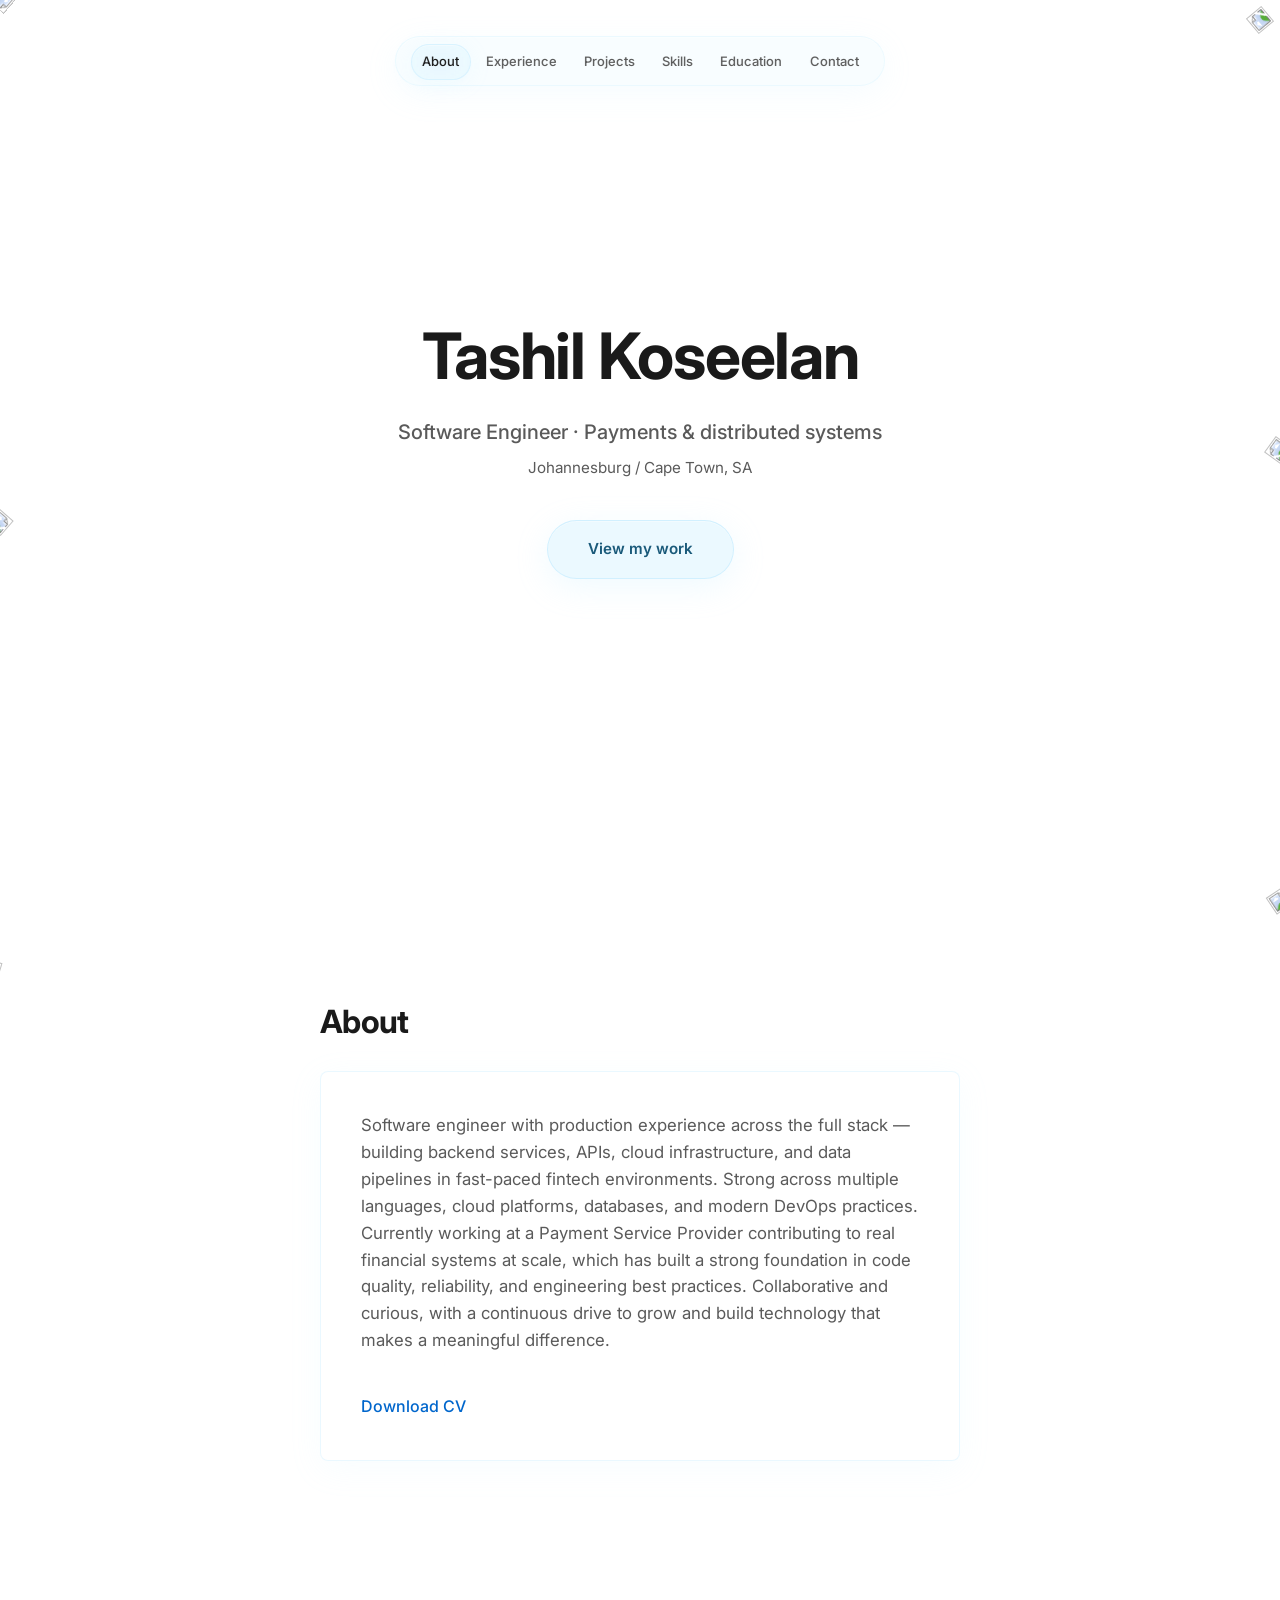
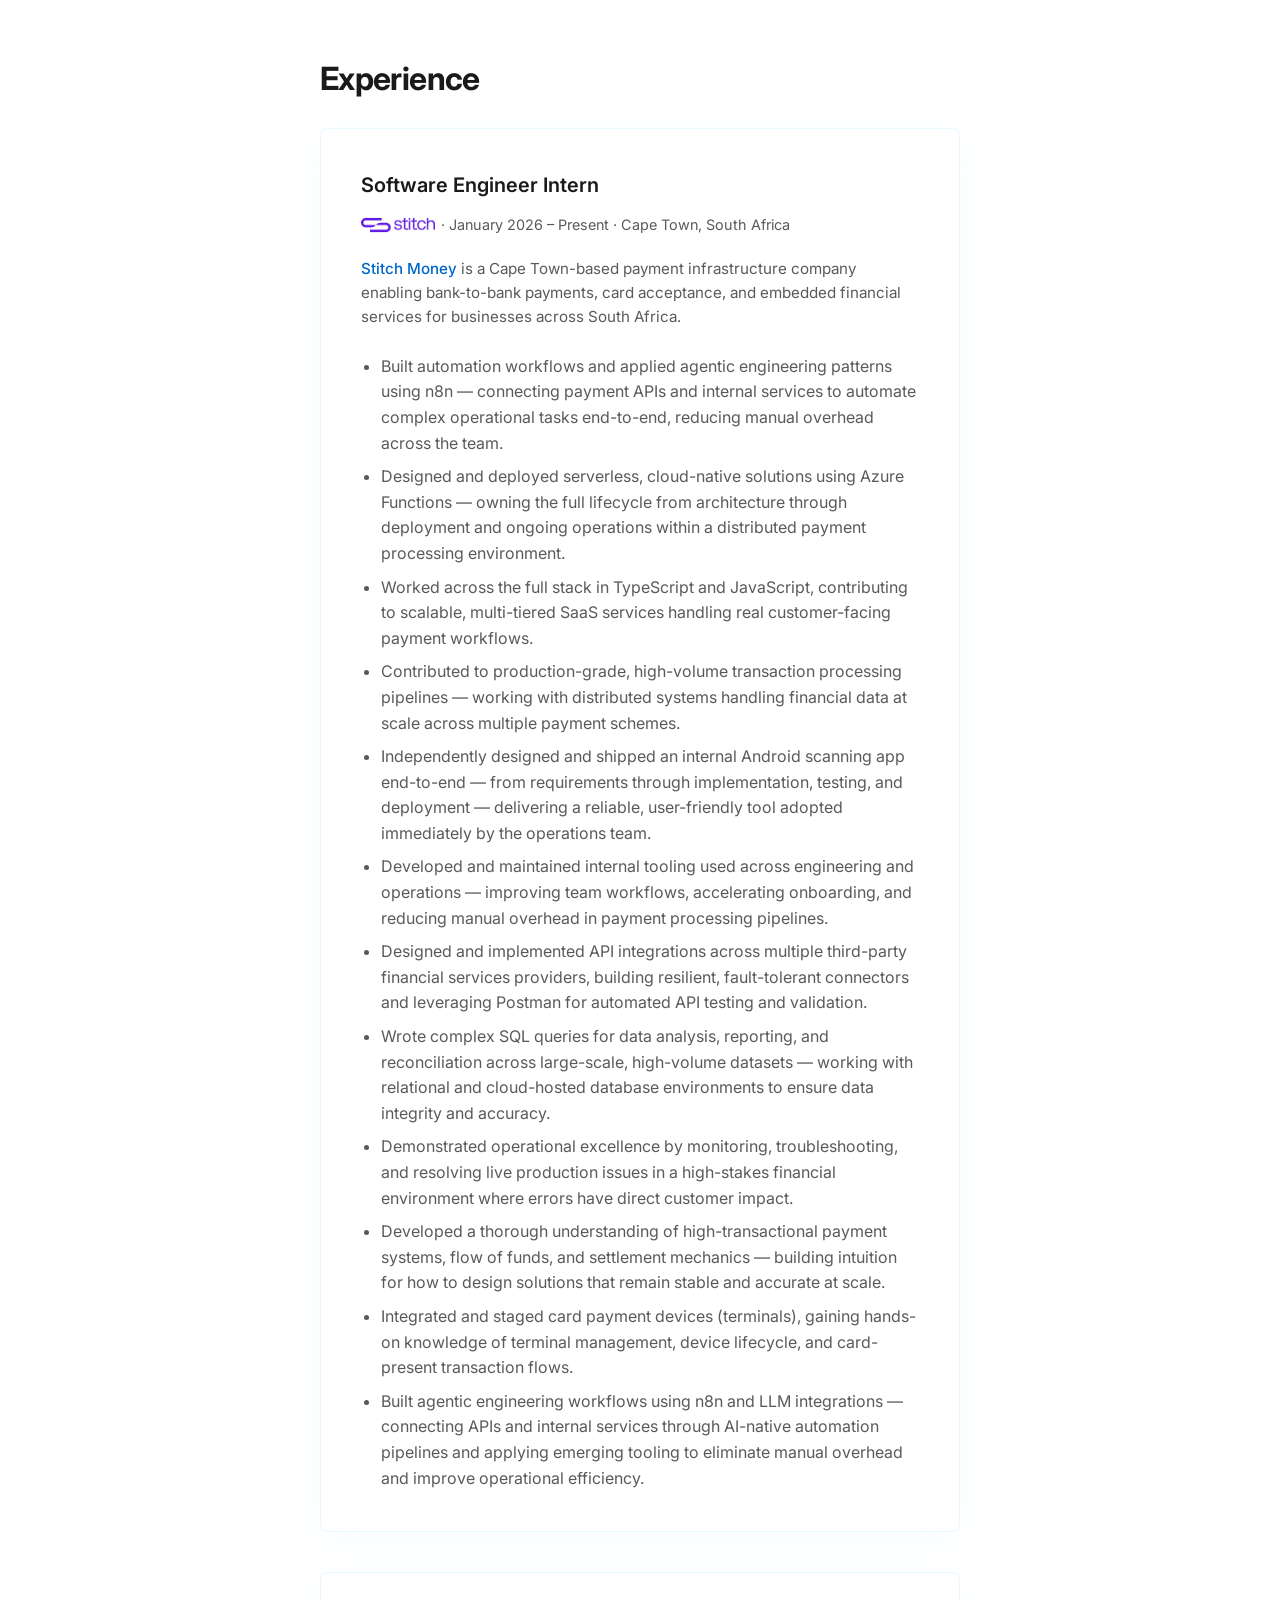
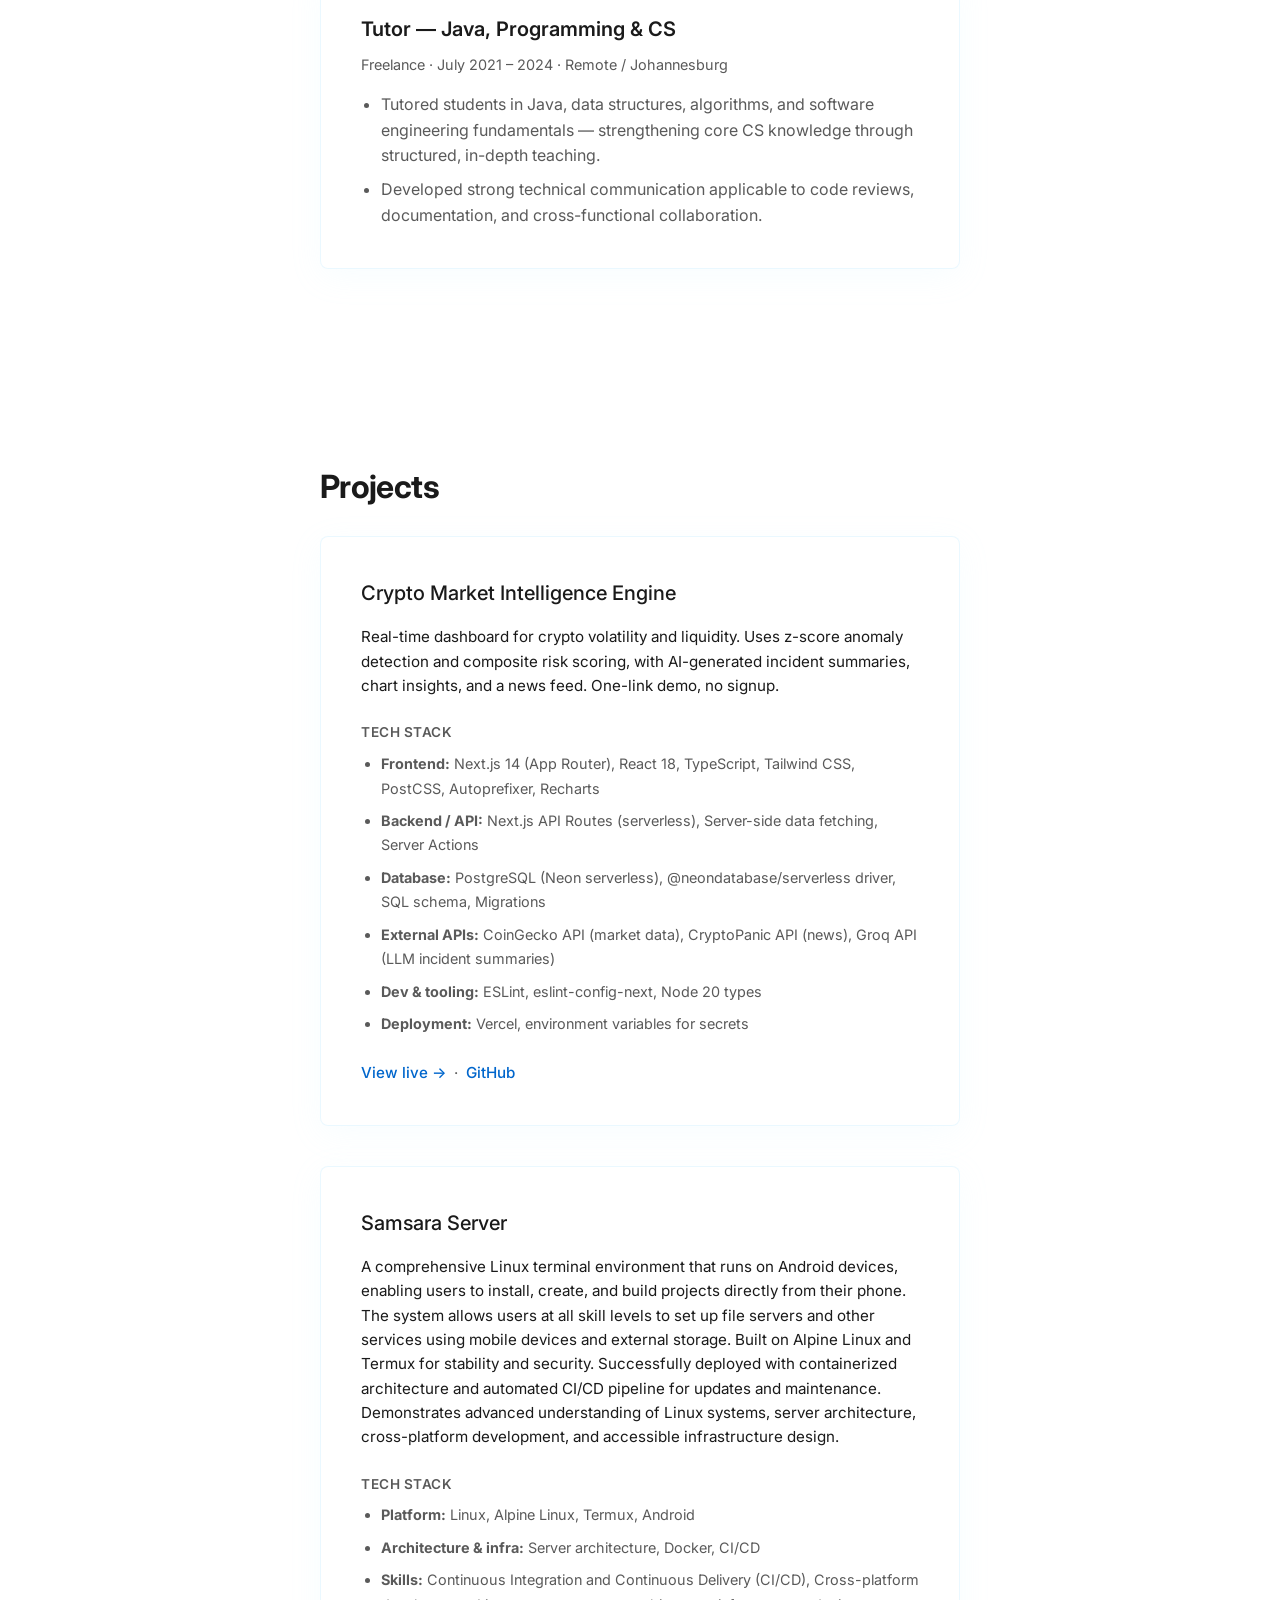
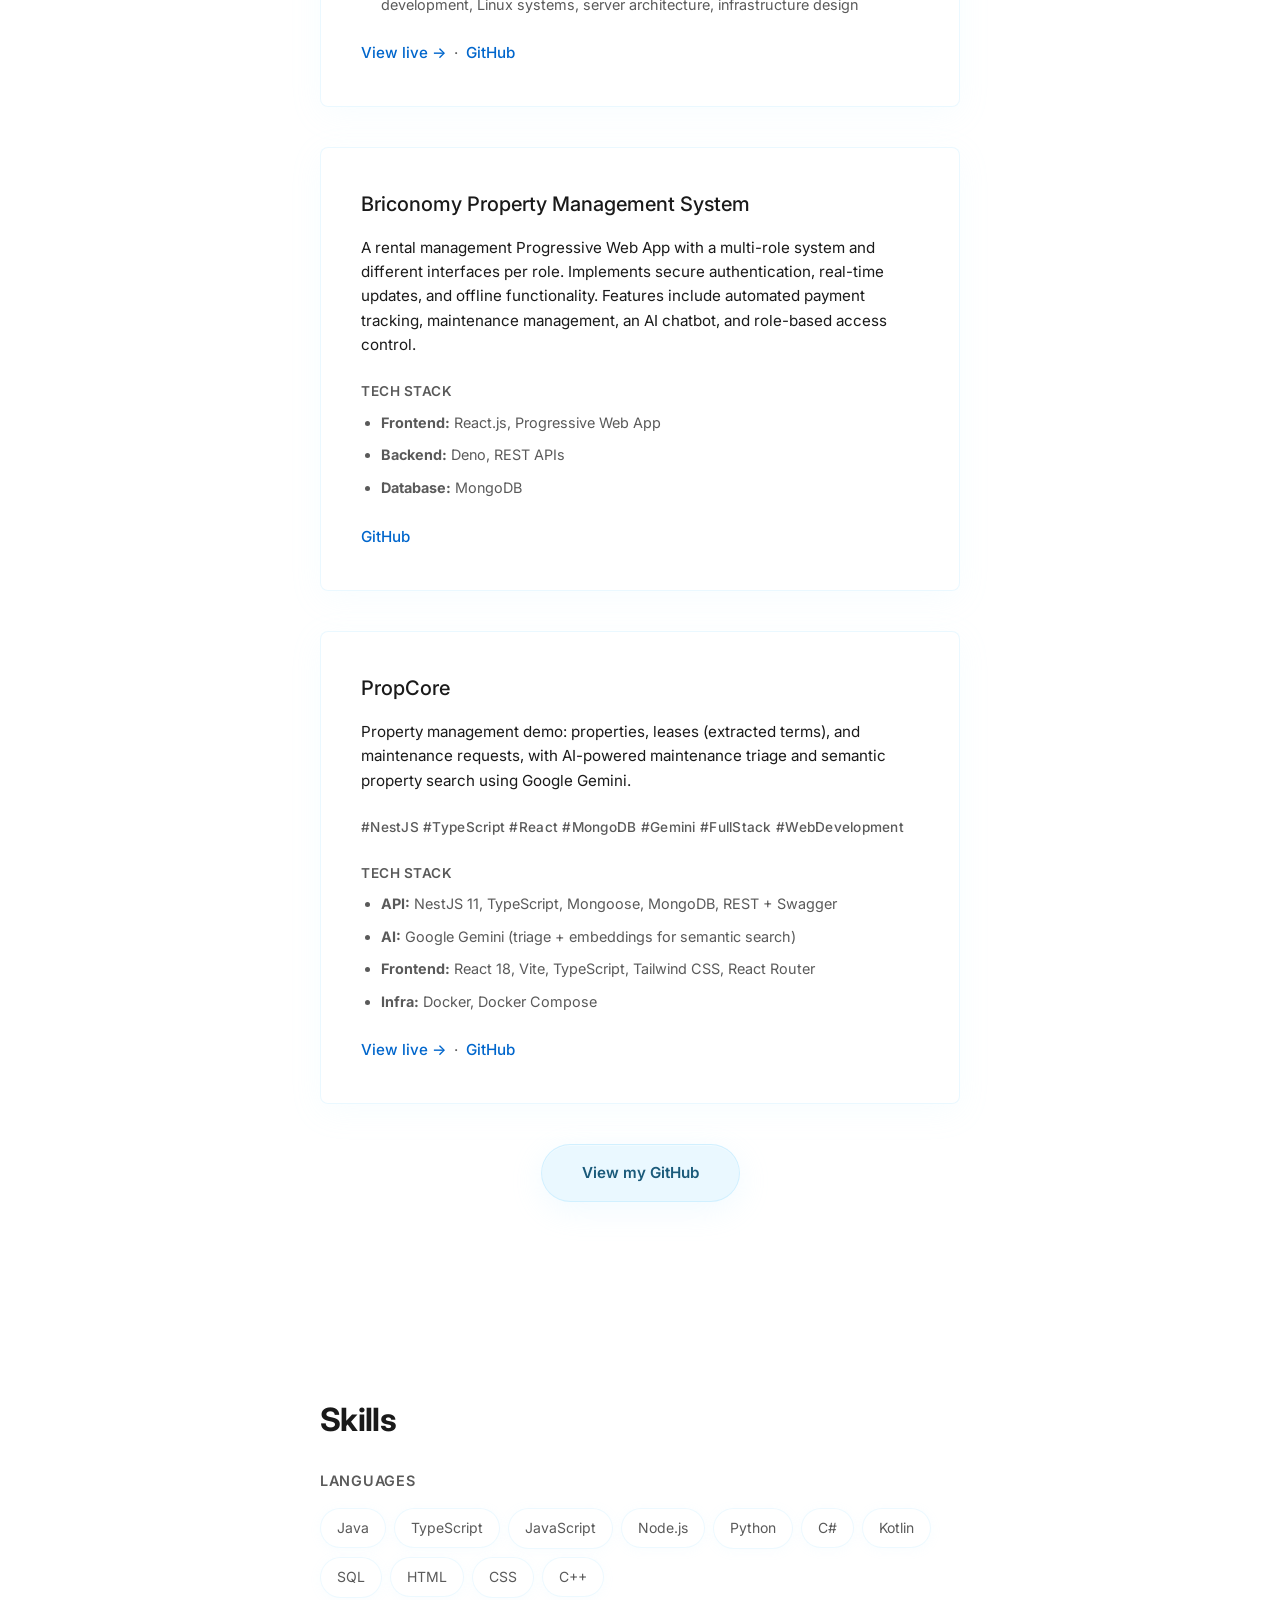
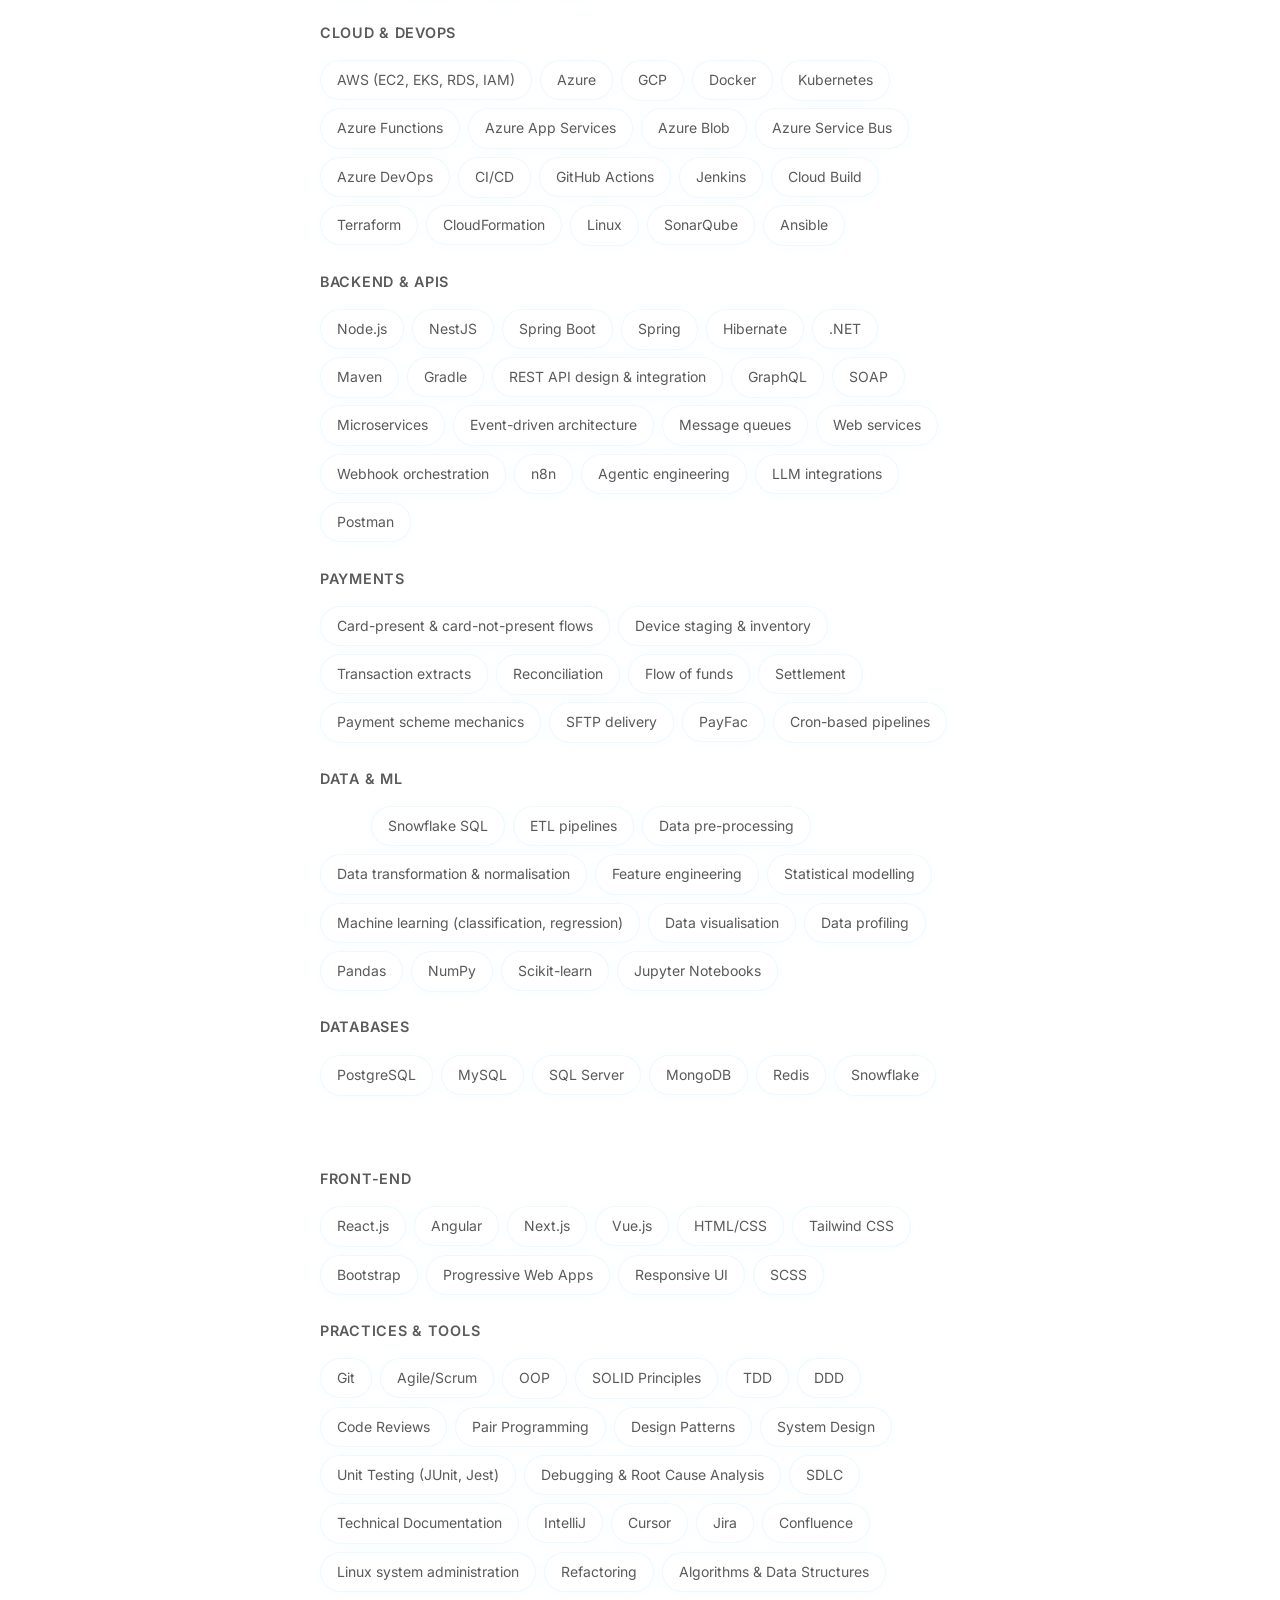
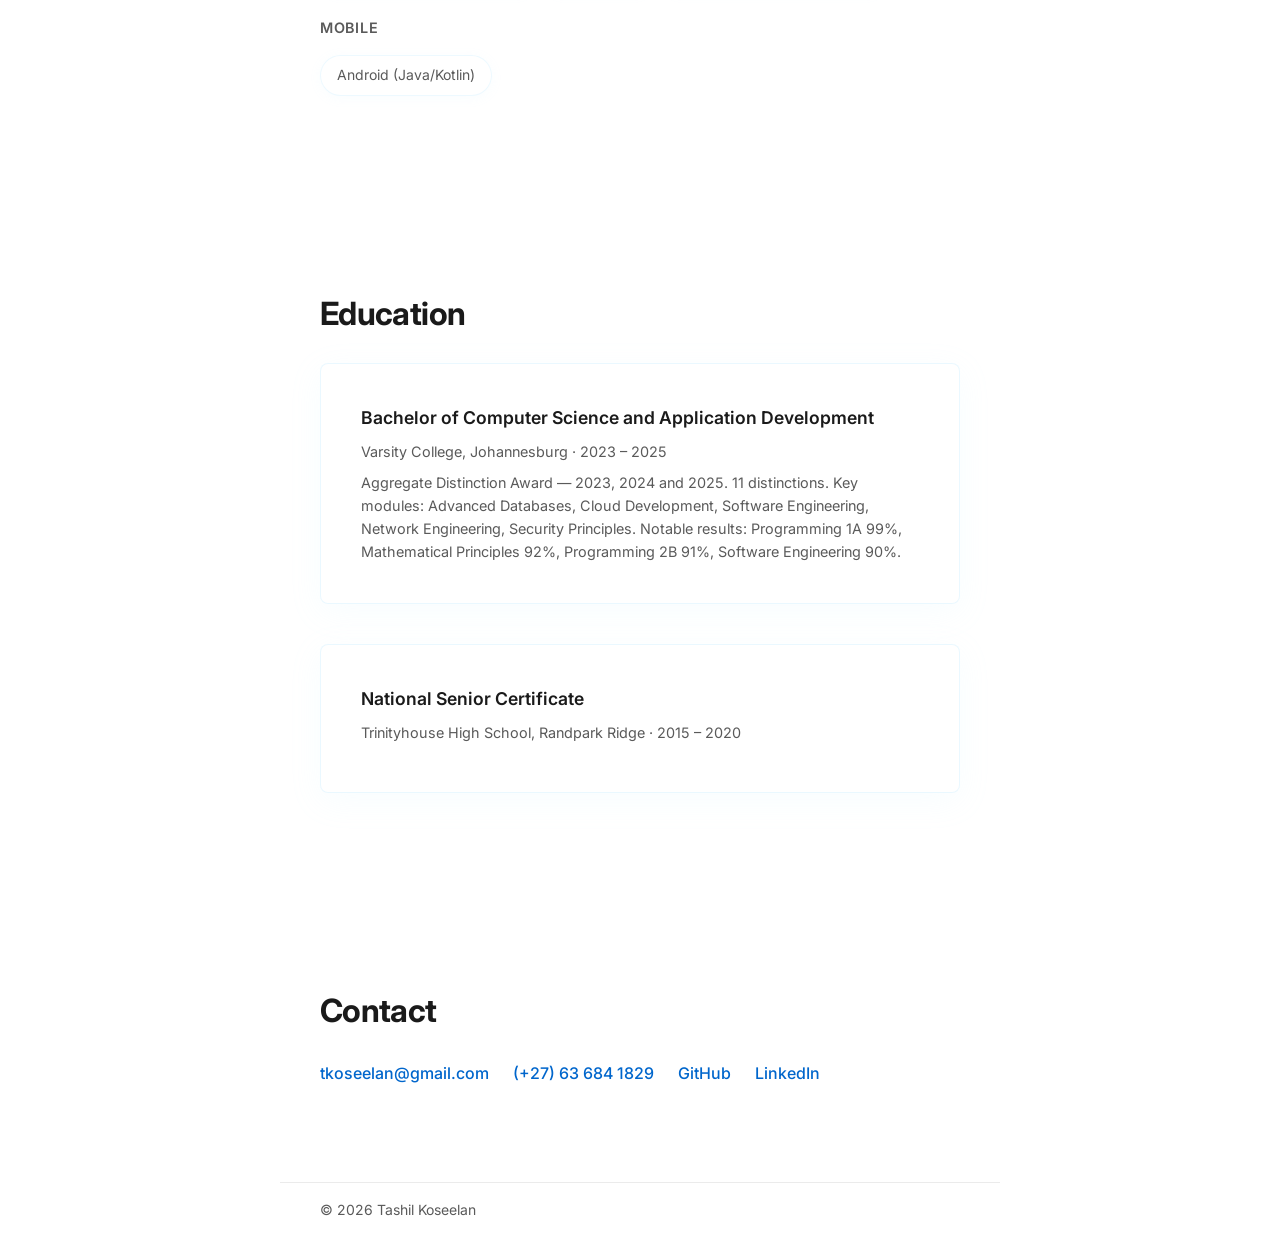
==== commit 7ba0005c: "Add PropCore project" ====
--- a/index.html
+++ b/index.html
@@ -173,6 +173,28 @@
             </ul>
           </div>
           <a href="https://github.com/Briconomy/Briconomy-app" target="_blank" rel="noopener noreferrer" class="project-link link">GitHub</a>
+        </article>
+
+        <article class="project">
+          <div class="project-header">
+            <h3 class="project-title"><a href="https://prop-core.vercel.app" target="_blank" rel="noopener noreferrer" class="link">PropCore</a></h3>
+          </div>
+          <p class="project-desc">Property management demo: properties, leases (extracted terms), and maintenance requests, with AI-powered maintenance triage and semantic property search using Google Gemini.</p>
+          <p class="project-tags" aria-label="Skills and tags">#NestJS #TypeScript #React #MongoDB #Gemini #FullStack #WebDevelopment</p>
+          <div class="project-stack">
+            <h4 class="project-stack-title">Tech stack</h4>
+            <ul class="project-stack-list">
+              <li><strong>API:</strong> NestJS 11, TypeScript, Mongoose, MongoDB, REST + Swagger</li>
+              <li><strong>AI:</strong> Google Gemini (triage + embeddings for semantic search)</li>
+              <li><strong>Frontend:</strong> React 18, Vite, TypeScript, Tailwind CSS, React Router</li>
+              <li><strong>Infra:</strong> Docker, Docker Compose</li>
+            </ul>
+          </div>
+          <p class="project-links">
+            <a href="https://prop-core.vercel.app" target="_blank" rel="noopener noreferrer" class="project-link link">View live →</a>
+            <span class="project-links-sep"> · </span>
+            <a href="https://github.com/Tashil10/PropCore" target="_blank" rel="noopener noreferrer" class="project-link link">GitHub</a>
+          </p>
         </article>
 
         <p class="projects-github-wrap">
--- a/styles.css
+++ b/styles.css
@@ -485,7 +485,14 @@
 .project-desc {
   margin: 0 0 var(--space-md);
   font-size: 0.95rem;
-  color: var(--text-muted);
+}
+
+.project-tags {
+  margin: 0 0 var(--space-md);
+  font-size: 0.85rem;
+  color: var(--text-muted);
+  font-weight: 500;
+  letter-spacing: 0.02em;
   line-height: 1.6;
 }
 
@@ -791,6 +798,7 @@
 
 html[data-theme="dark"] .project-meta,
 html[data-theme="dark"] .project-desc,
+html[data-theme="dark"] .project-tags,
 html[data-theme="dark"] .project-stack-list li {
   color: #a0a0b0;
 }
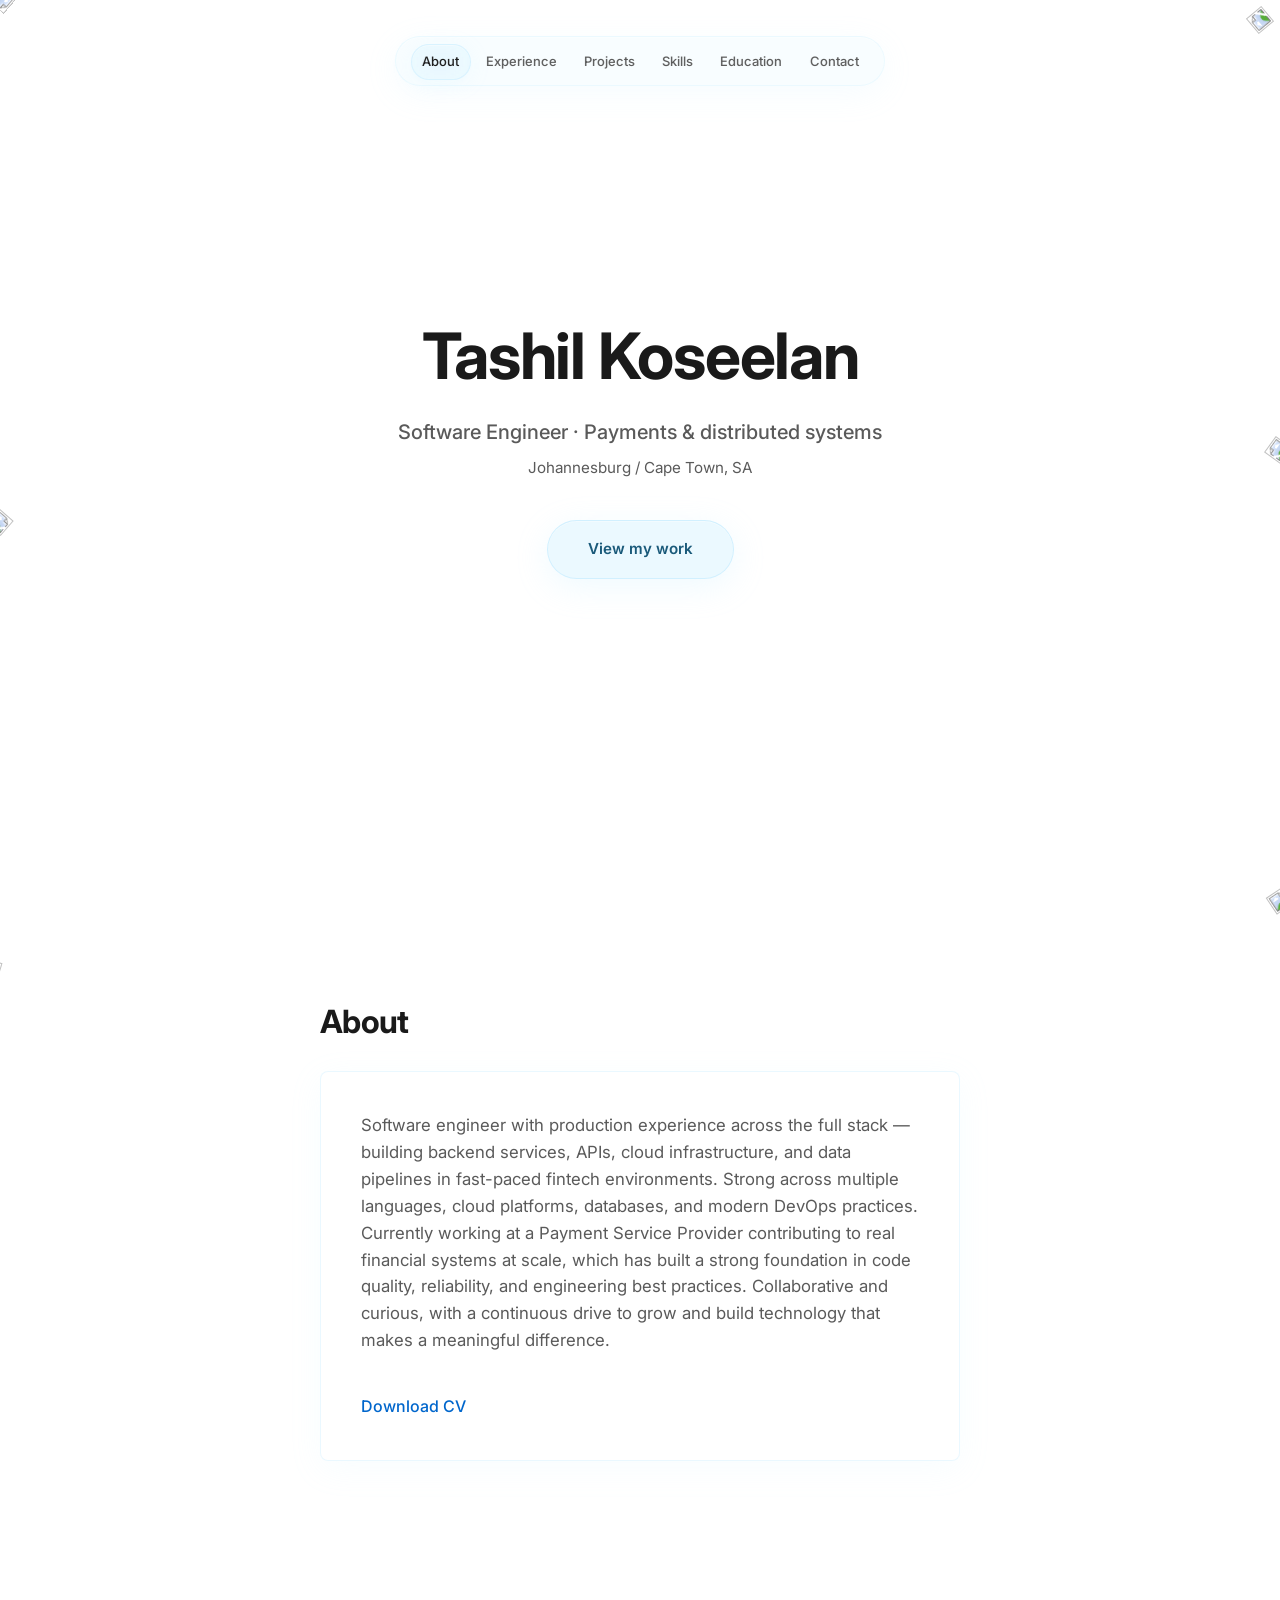
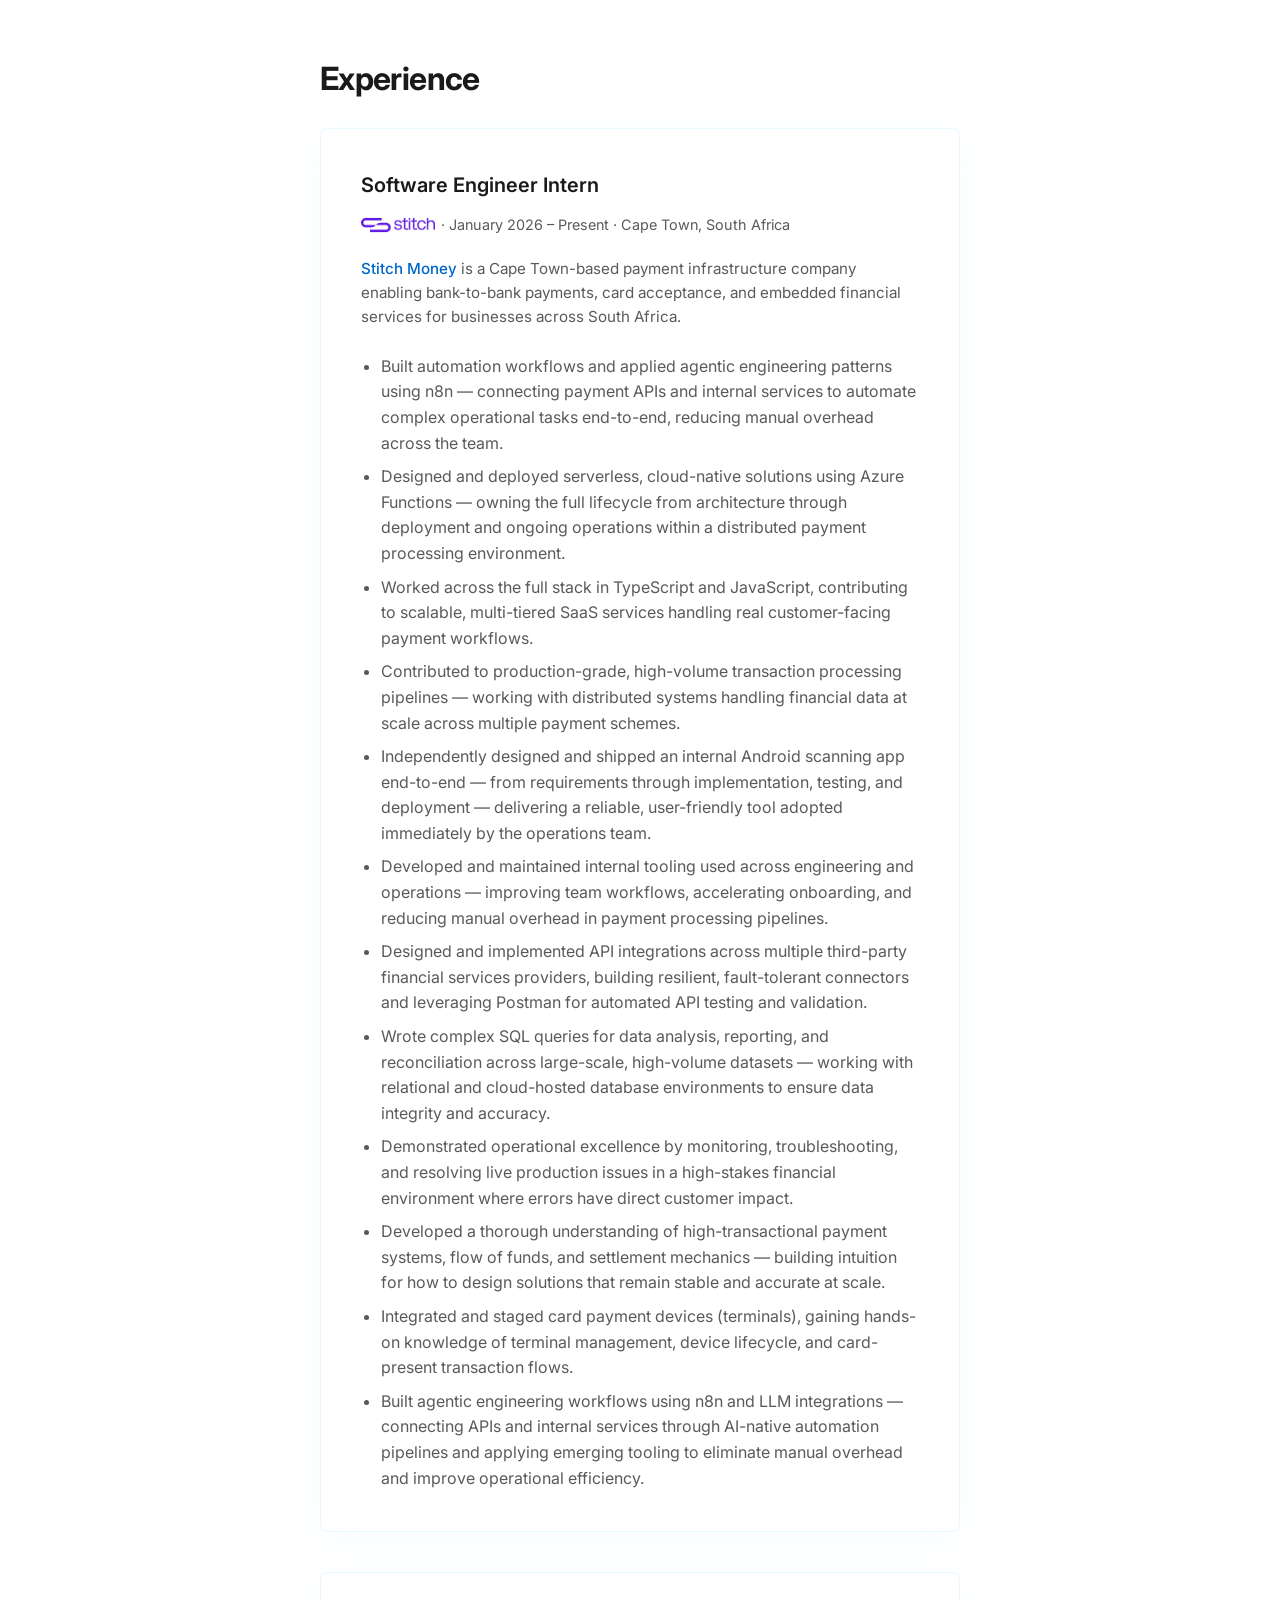
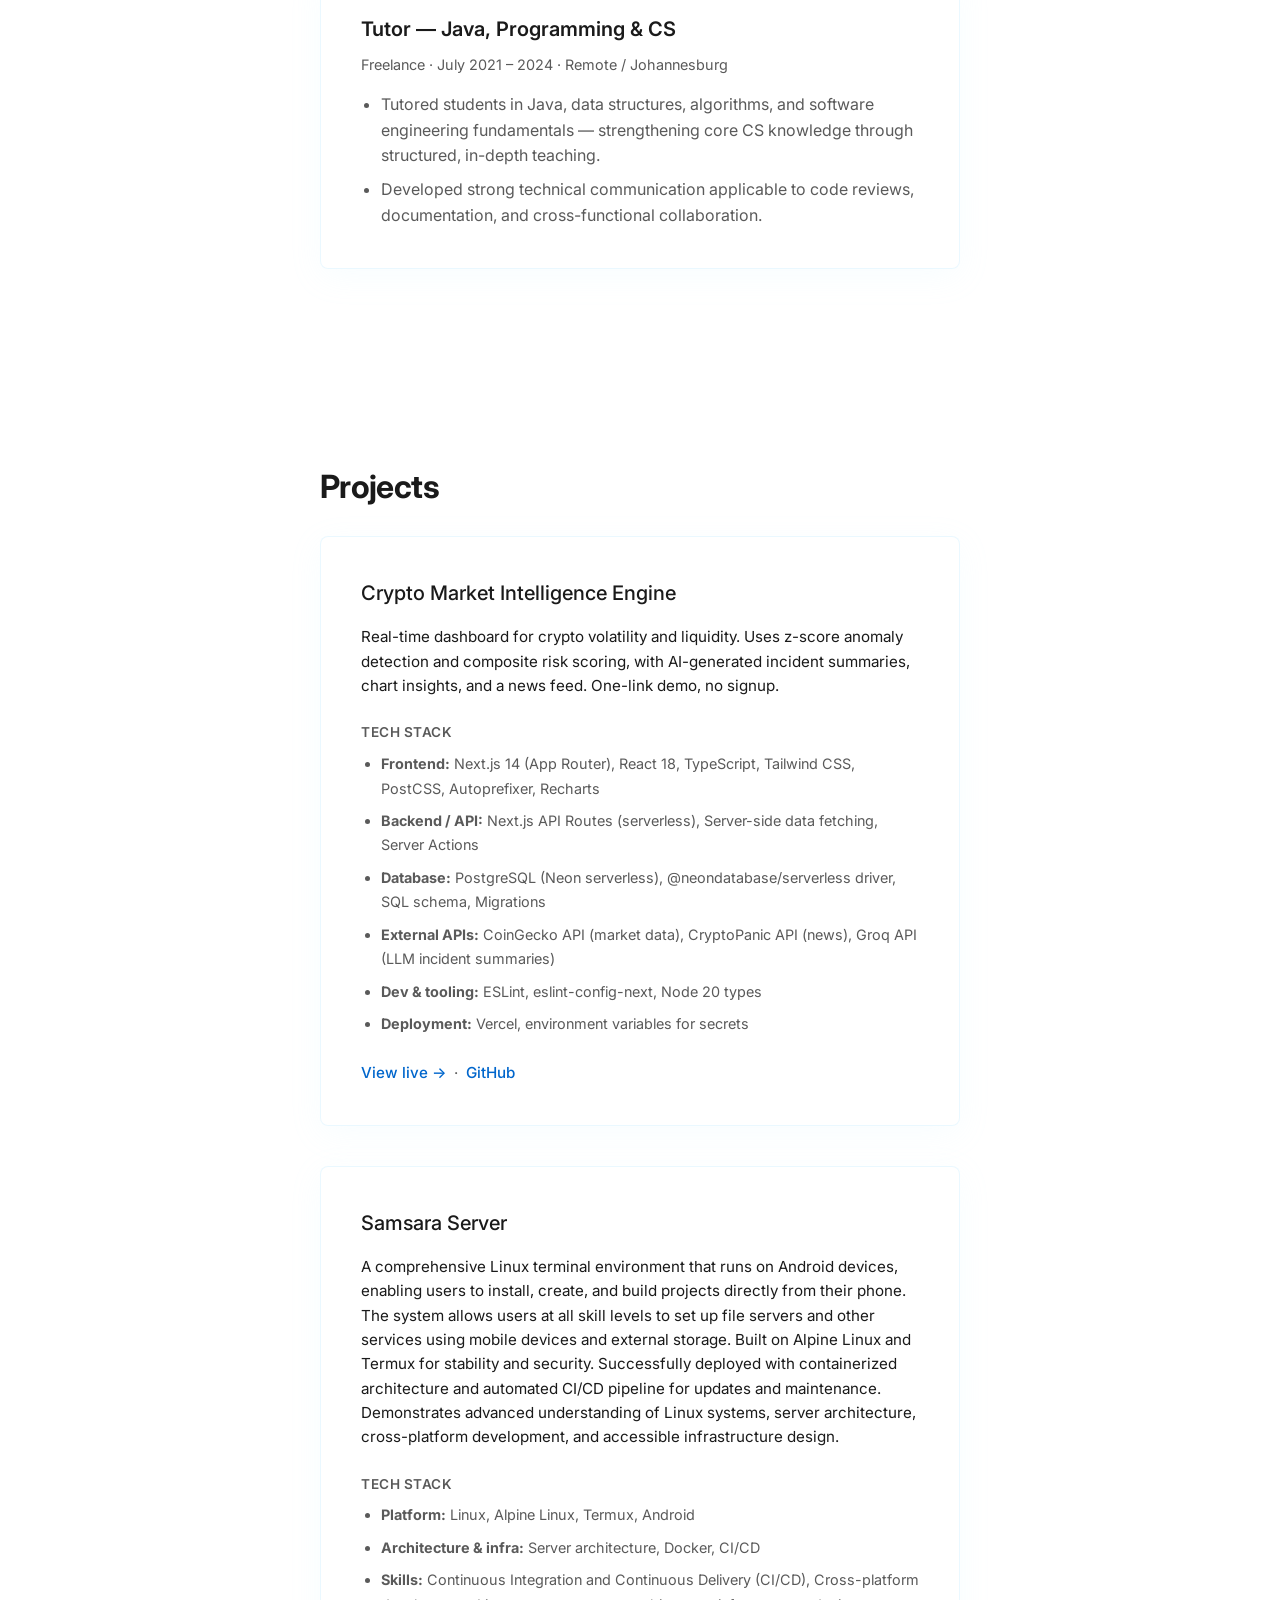
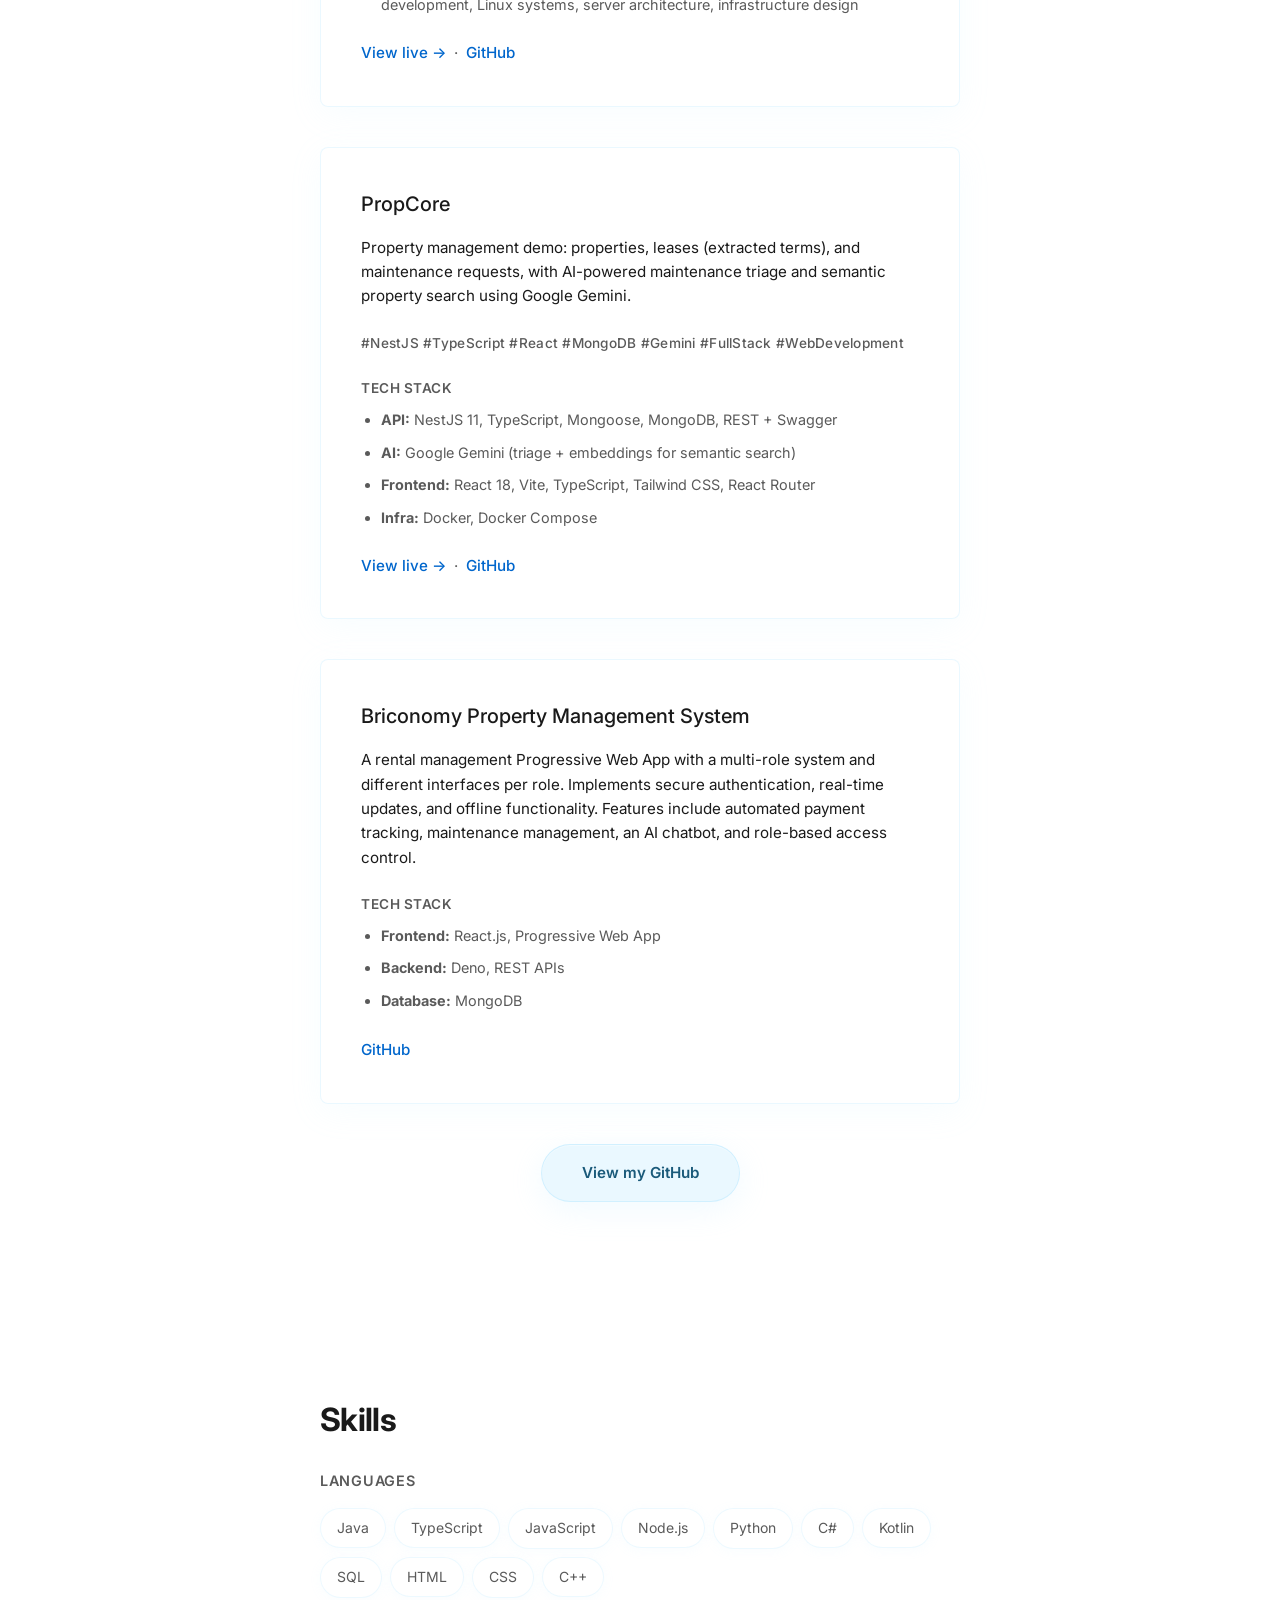
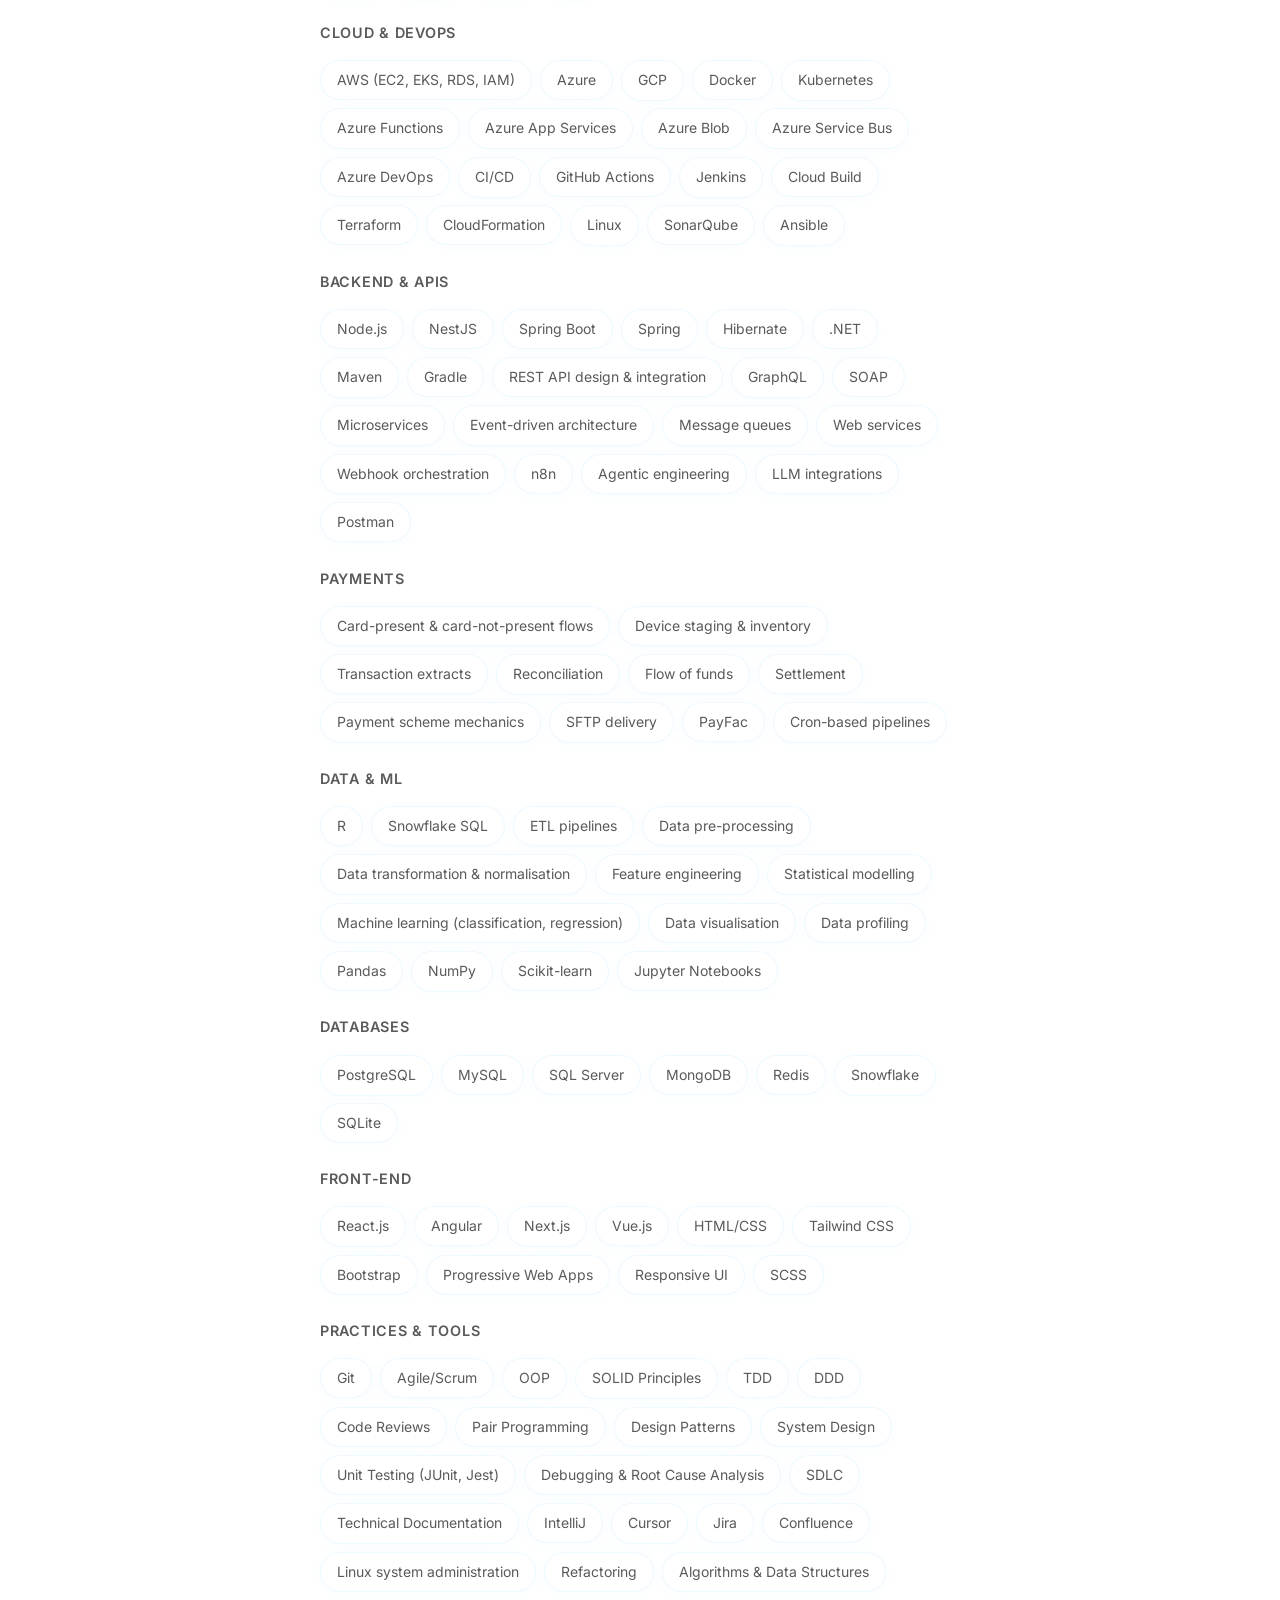
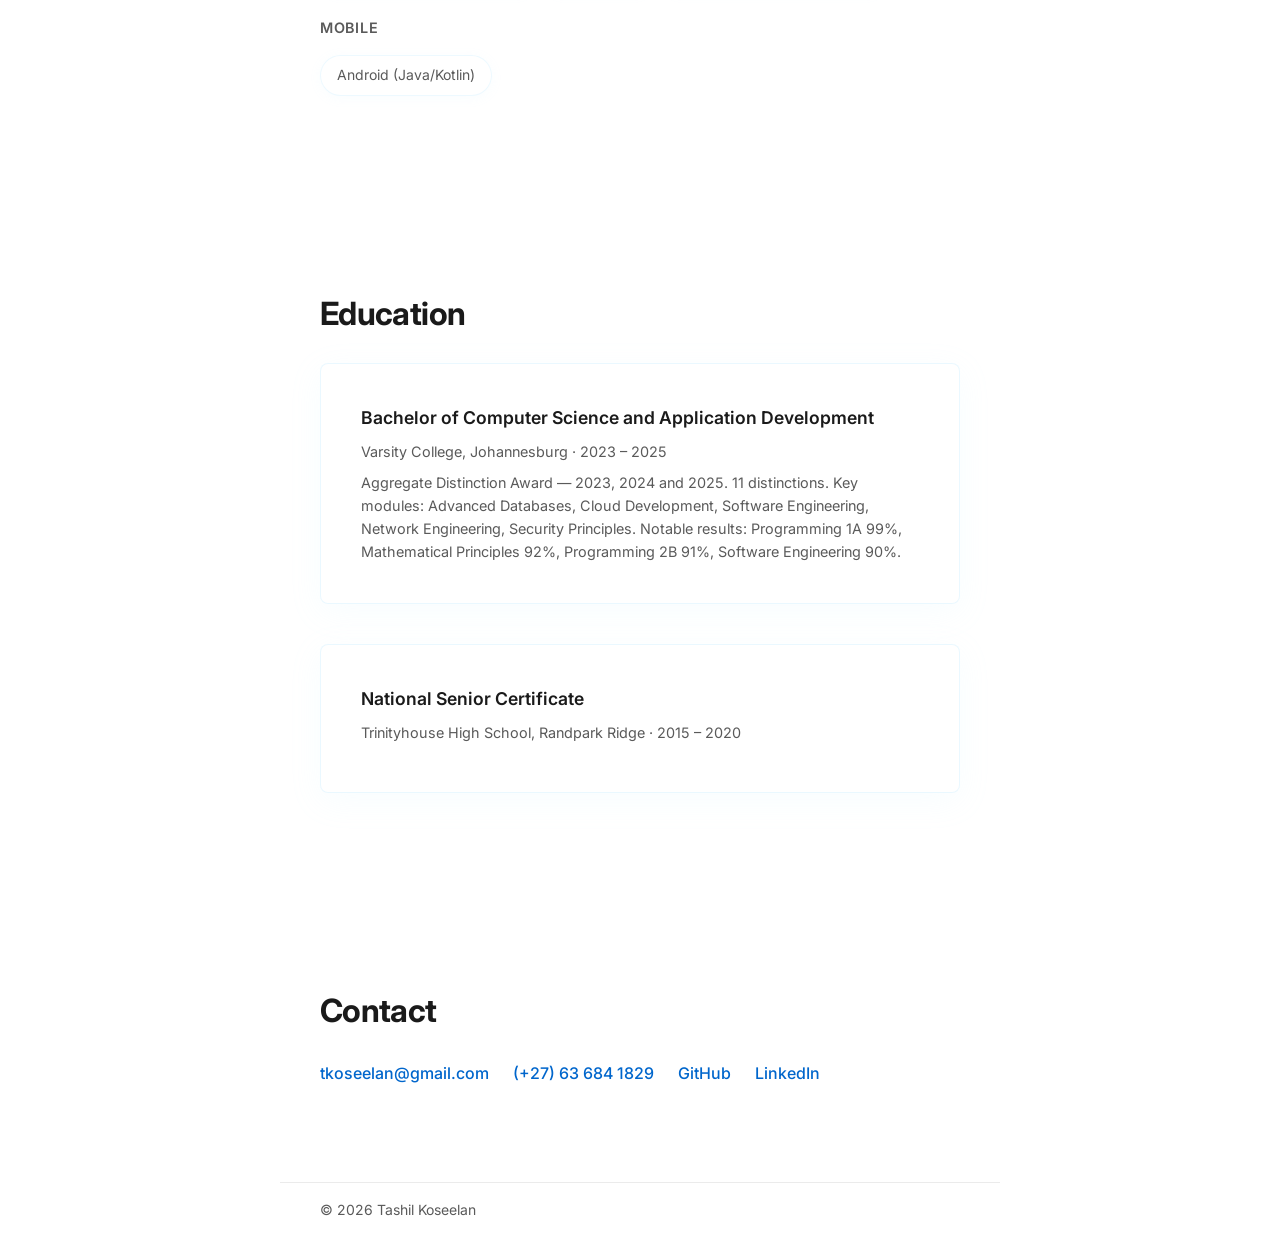
==== commit d5501737: "Reorder projects: PropCore before Briconomy" ====
--- a/index.html
+++ b/index.html
@@ -161,22 +161,6 @@
 
         <article class="project">
           <div class="project-header">
-            <h3 class="project-title"><a href="https://github.com/Briconomy/Briconomy-app" target="_blank" rel="noopener noreferrer" class="link">Briconomy Property Management System</a></h3>
-          </div>
-          <p class="project-desc">A rental management Progressive Web App with a multi-role system and different interfaces per role. Implements secure authentication, real-time updates, and offline functionality. Features include automated payment tracking, maintenance management, an AI chatbot, and role-based access control.</p>
-          <div class="project-stack">
-            <h4 class="project-stack-title">Tech stack</h4>
-            <ul class="project-stack-list">
-              <li><strong>Frontend:</strong> React.js, Progressive Web App</li>
-              <li><strong>Backend:</strong> Deno, REST APIs</li>
-              <li><strong>Database:</strong> MongoDB</li>
-            </ul>
-          </div>
-          <a href="https://github.com/Briconomy/Briconomy-app" target="_blank" rel="noopener noreferrer" class="project-link link">GitHub</a>
-        </article>
-
-        <article class="project">
-          <div class="project-header">
             <h3 class="project-title"><a href="https://prop-core.vercel.app" target="_blank" rel="noopener noreferrer" class="link">PropCore</a></h3>
           </div>
           <p class="project-desc">Property management demo: properties, leases (extracted terms), and maintenance requests, with AI-powered maintenance triage and semantic property search using Google Gemini.</p>
@@ -195,6 +179,22 @@
             <span class="project-links-sep"> · </span>
             <a href="https://github.com/Tashil10/PropCore" target="_blank" rel="noopener noreferrer" class="project-link link">GitHub</a>
           </p>
+        </article>
+
+        <article class="project">
+          <div class="project-header">
+            <h3 class="project-title"><a href="https://github.com/Briconomy/Briconomy-app" target="_blank" rel="noopener noreferrer" class="link">Briconomy Property Management System</a></h3>
+          </div>
+          <p class="project-desc">A rental management Progressive Web App with a multi-role system and different interfaces per role. Implements secure authentication, real-time updates, and offline functionality. Features include automated payment tracking, maintenance management, an AI chatbot, and role-based access control.</p>
+          <div class="project-stack">
+            <h4 class="project-stack-title">Tech stack</h4>
+            <ul class="project-stack-list">
+              <li><strong>Frontend:</strong> React.js, Progressive Web App</li>
+              <li><strong>Backend:</strong> Deno, REST APIs</li>
+              <li><strong>Database:</strong> MongoDB</li>
+            </ul>
+          </div>
+          <a href="https://github.com/Briconomy/Briconomy-app" target="_blank" rel="noopener noreferrer" class="project-link link">GitHub</a>
         </article>
 
         <p class="projects-github-wrap">
